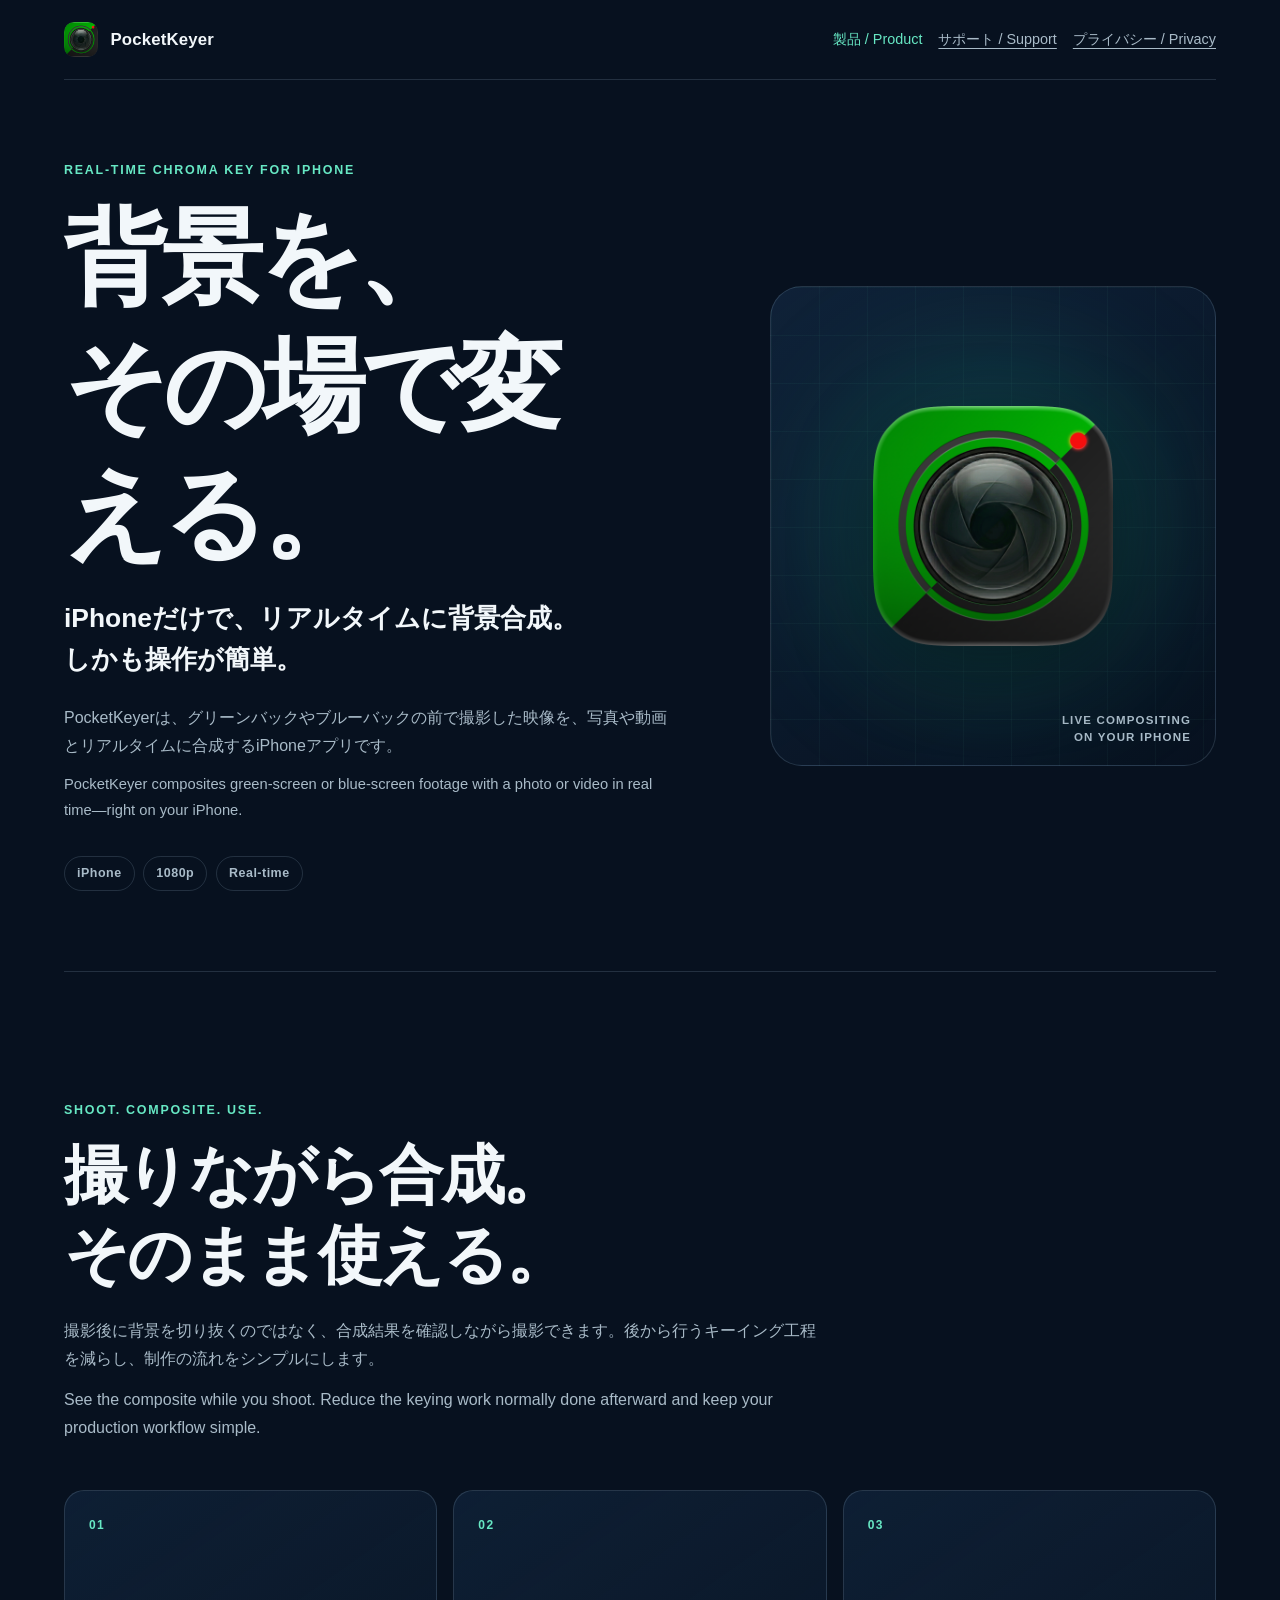
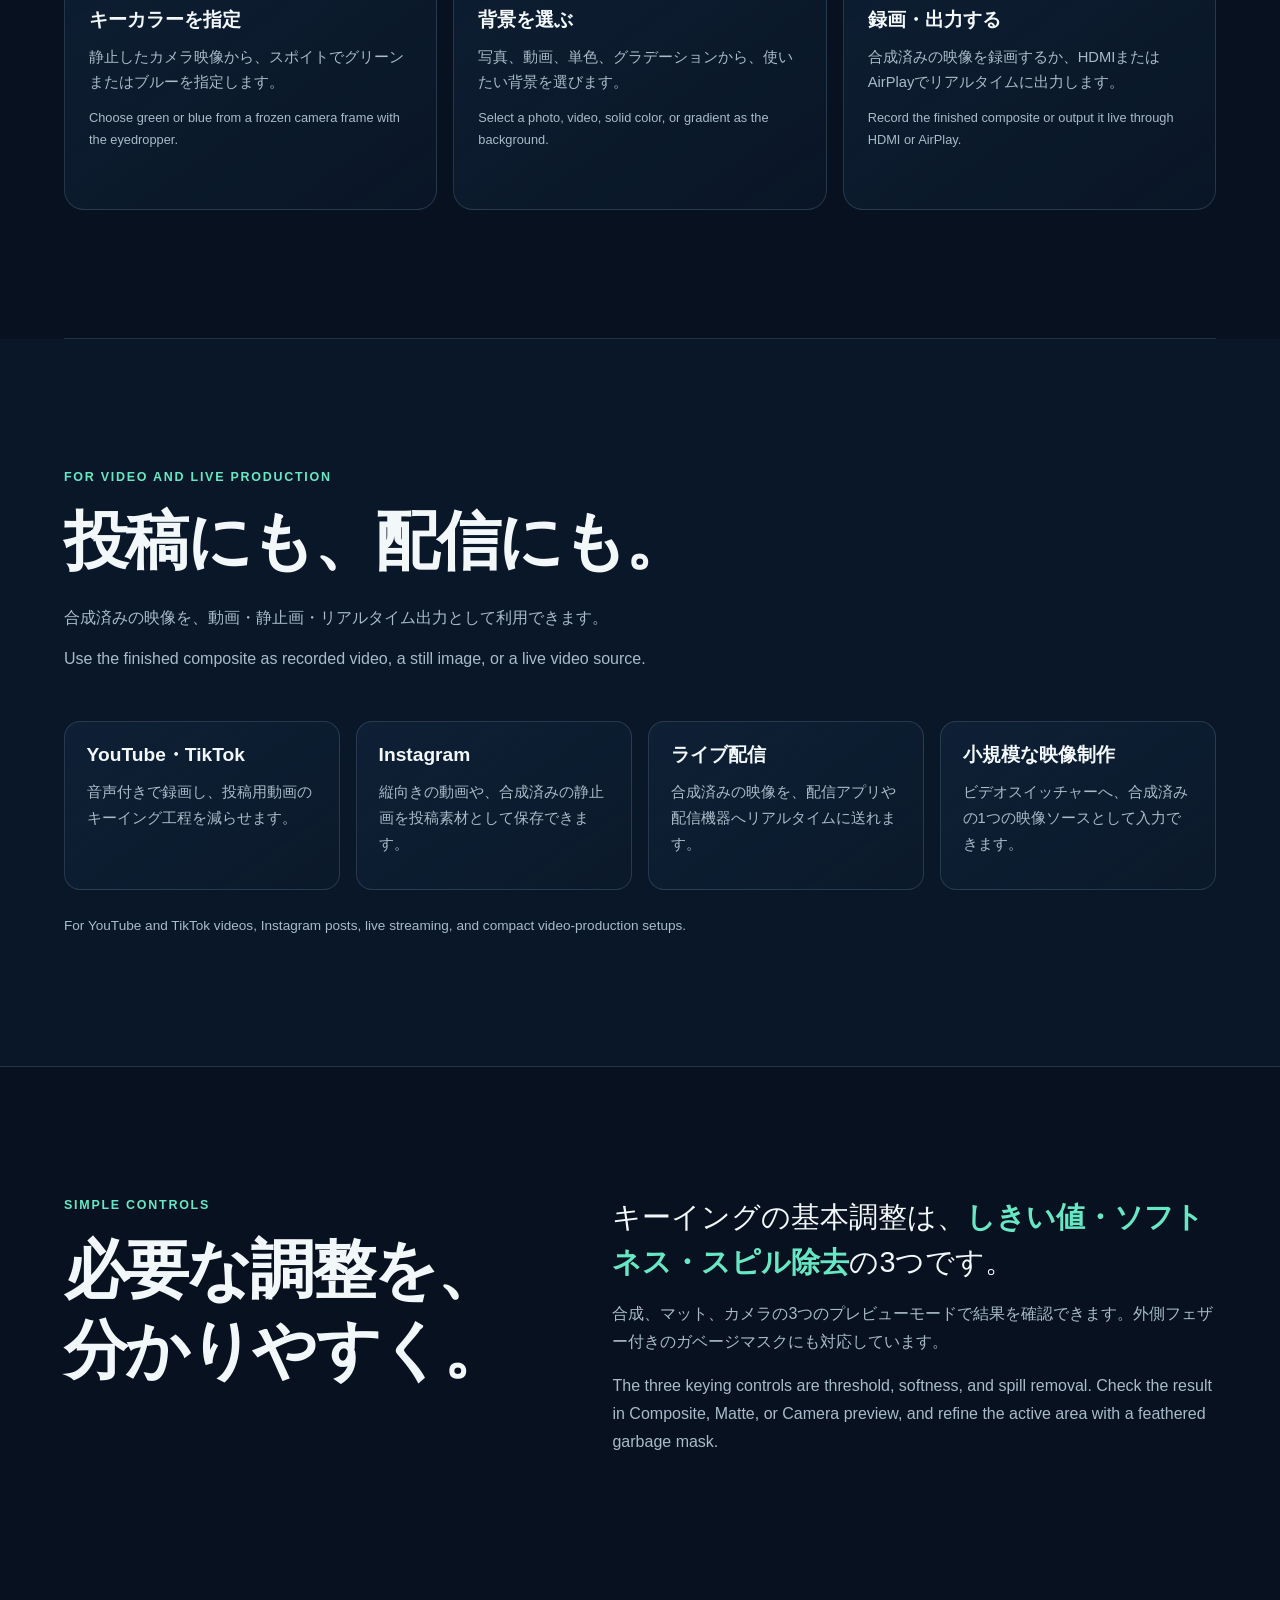
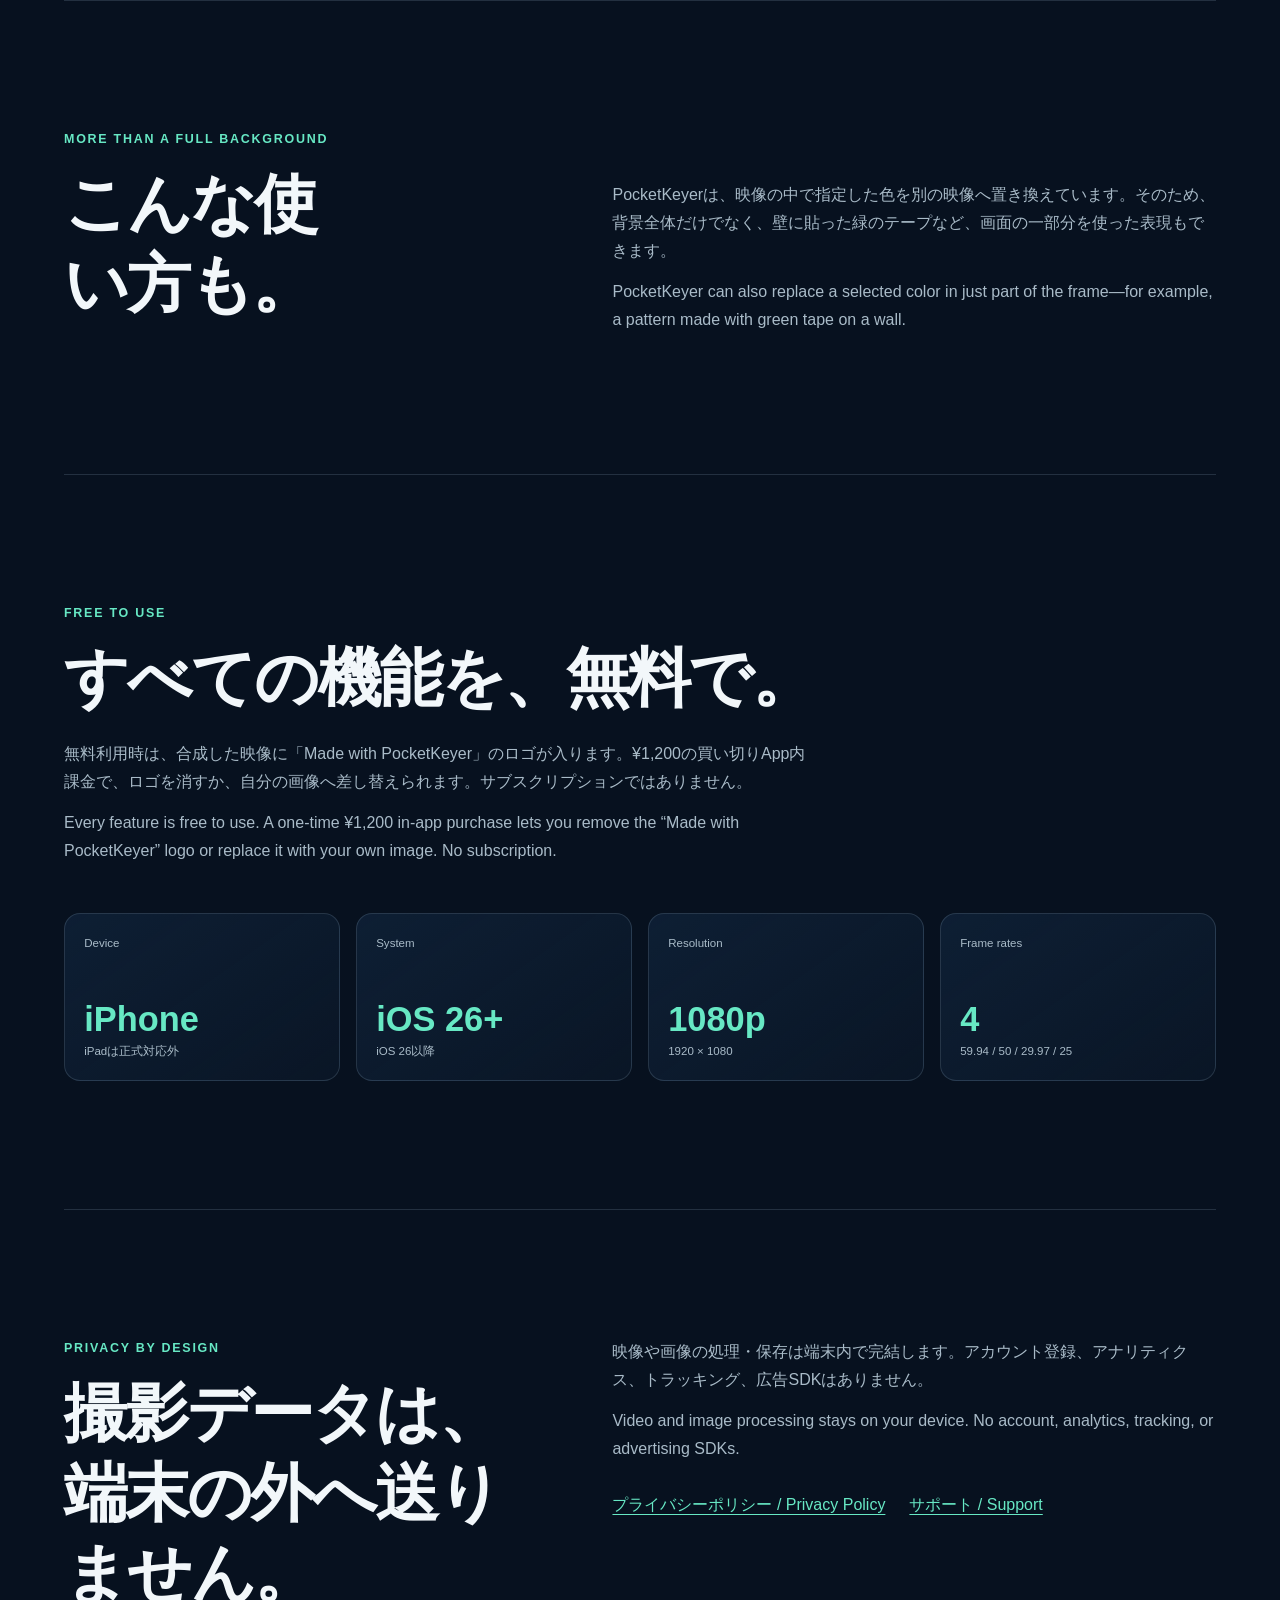
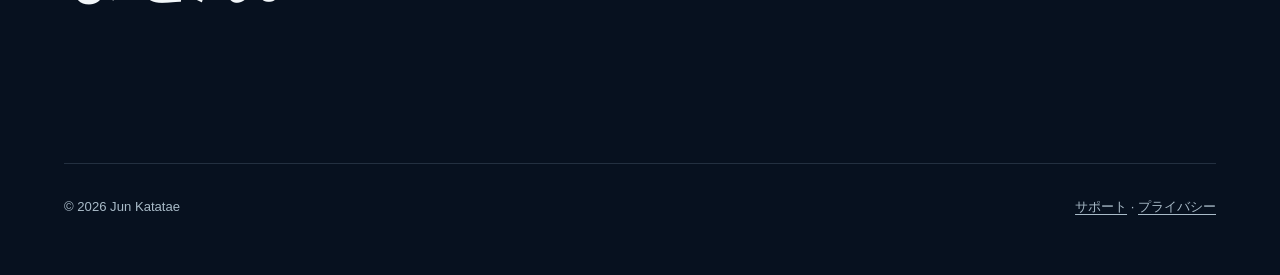
==== pocketkeyer/index.html @ f3c38519 "メインページを追加。各ページのリンクを修正" ====
<!doctype html>
<html lang="ja">
  <head>
    <meta charset="utf-8">
    <meta name="viewport" content="width=device-width, initial-scale=1">
    <meta name="description" content="PocketKeyerは、iPhoneだけでリアルタイムにクロマキー合成ができるiOSアプリです。Real-time chroma key compositing, right on your iPhone.">
    <title>PocketKeyer — iPhoneでリアルタイムに背景合成</title>
    <link rel="stylesheet" href="../assets/site.css">
  </head>
  <body>
    <a class="skip-link" href="#main">本文へ移動 / Skip to content</a>
    <header class="site-header">
      <a class="brand" href="./" aria-current="page">
        <img class="brand-icon" src="../assets/images/pocketkeyer-icon.png" alt="">
        <span>PocketKeyer</span>
      </a>
      <nav class="page-nav" aria-label="ページ">
        <a href="./" aria-current="page">製品 / Product</a>
        <a href="support/">サポート / Support</a>
        <a href="privacy/">プライバシー / Privacy</a>
      </nav>
    </header>

    <main id="main">
      <section class="product-hero" aria-labelledby="page-title">
        <div class="product-hero-copy">
          <p class="eyebrow">Real-time chroma key for iPhone</p>
          <h1 id="page-title">背景を、<br>その場で変える。</h1>
          <p class="product-tagline">iPhoneだけで、リアルタイムに背景合成。<br>しかも操作が簡単。</p>
          <p class="product-intro">PocketKeyerは、グリーンバックやブルーバックの前で撮影した映像を、写真や動画とリアルタイムに合成するiPhoneアプリです。</p>
          <p class="product-intro" lang="en">PocketKeyer composites green-screen or blue-screen footage with a photo or video in real time—right on your iPhone.</p>
          <div class="hero-facts" aria-label="主な特徴 / Key facts">
            <span>iPhone</span>
            <span>1080p</span>
            <span>Real-time</span>
          </div>
        </div>
        <div class="product-hero-visual" aria-label="PocketKeyerアプリアイコン">
          <div class="icon-halo" aria-hidden="true"></div>
          <img src="../assets/images/pocketkeyer-icon.png" alt="PocketKeyerのアプリアイコン" width="1024" height="1024">
          <p>Live compositing<br>on your iPhone</p>
        </div>
      </section>

      <section class="product-section" aria-labelledby="realtime-title">
        <div class="section-heading">
          <p class="eyebrow">Shoot. Composite. Use.</p>
          <h2 id="realtime-title">撮りながら合成。<br>そのまま使える。</h2>
          <p>撮影後に背景を切り抜くのではなく、合成結果を確認しながら撮影できます。後から行うキーイング工程を減らし、制作の流れをシンプルにします。</p>
          <p lang="en">See the composite while you shoot. Reduce the keying work normally done afterward and keep your production workflow simple.</p>
        </div>
        <div class="step-grid">
          <article class="feature-card">
            <span class="card-number" aria-hidden="true">01</span>
            <h3>キーカラーを指定</h3>
            <p>静止したカメラ映像から、スポイトでグリーンまたはブルーを指定します。</p>
            <p lang="en">Choose green or blue from a frozen camera frame with the eyedropper.</p>
          </article>
          <article class="feature-card">
            <span class="card-number" aria-hidden="true">02</span>
            <h3>背景を選ぶ</h3>
            <p>写真、動画、単色、グラデーションから、使いたい背景を選びます。</p>
            <p lang="en">Select a photo, video, solid color, or gradient as the background.</p>
          </article>
          <article class="feature-card">
            <span class="card-number" aria-hidden="true">03</span>
            <h3>録画・出力する</h3>
            <p>合成済みの映像を録画するか、HDMIまたはAirPlayでリアルタイムに出力します。</p>
            <p lang="en">Record the finished composite or output it live through HDMI or AirPlay.</p>
          </article>
        </div>
      </section>

      <section class="product-section use-section" aria-labelledby="uses-title">
        <div class="section-heading">
          <p class="eyebrow">For video and live production</p>
          <h2 id="uses-title">投稿にも、配信にも。</h2>
          <p>合成済みの映像を、動画・静止画・リアルタイム出力として利用できます。</p>
          <p lang="en">Use the finished composite as recorded video, a still image, or a live video source.</p>
        </div>
        <div class="use-grid">
          <article class="use-card">
            <h3>YouTube・TikTok</h3>
            <p>音声付きで録画し、投稿用動画のキーイング工程を減らせます。</p>
          </article>
          <article class="use-card">
            <h3>Instagram</h3>
            <p>縦向きの動画や、合成済みの静止画を投稿素材として保存できます。</p>
          </article>
          <article class="use-card">
            <h3>ライブ配信</h3>
            <p>合成済みの映像を、配信アプリや配信機器へリアルタイムに送れます。</p>
          </article>
          <article class="use-card">
            <h3>小規模な映像制作</h3>
            <p>ビデオスイッチャーへ、合成済みの1つの映像ソースとして入力できます。</p>
          </article>
        </div>
        <p class="use-note" lang="en">For YouTube and TikTok videos, Instagram posts, live streaming, and compact video-production setups.</p>
      </section>

      <section class="product-section controls-section" aria-labelledby="controls-title">
        <div class="section-heading">
          <p class="eyebrow">Simple controls</p>
          <h2 id="controls-title">必要な調整を、<br>分かりやすく。</h2>
        </div>
        <div class="control-copy">
          <p class="large-copy">キーイングの基本調整は、<strong>しきい値・ソフトネス・スピル除去</strong>の3つです。</p>
          <p>合成、マット、カメラの3つのプレビューモードで結果を確認できます。外側フェザー付きのガベージマスクにも対応しています。</p>
          <p lang="en">The three keying controls are threshold, softness, and spill removal. Check the result in Composite, Matte, or Camera preview, and refine the active area with a feathered garbage mask.</p>
        </div>
      </section>

      <section class="product-section discovery-section" aria-labelledby="discovery-title">
        <div>
          <p class="eyebrow">More than a full background</p>
          <h2 id="discovery-title">こんな使い方も。</h2>
        </div>
        <div>
          <p>PocketKeyerは、映像の中で指定した色を別の映像へ置き換えています。そのため、背景全体だけでなく、壁に貼った緑のテープなど、画面の一部分を使った表現もできます。</p>
          <p lang="en">PocketKeyer can also replace a selected color in just part of the frame—for example, a pattern made with green tape on a wall.</p>
        </div>
      </section>

      <section class="product-section facts-section" aria-labelledby="facts-title">
        <div class="section-heading">
          <p class="eyebrow">Free to use</p>
          <h2 id="facts-title">すべての機能を、無料で。</h2>
          <p>無料利用時は、合成した映像に「Made with PocketKeyer」のロゴが入ります。¥1,200の買い切りApp内課金で、ロゴを消すか、自分の画像へ差し替えられます。サブスクリプションではありません。</p>
          <p lang="en">Every feature is free to use. A one-time ¥1,200 in-app purchase lets you remove the “Made with PocketKeyer” logo or replace it with your own image. No subscription.</p>
        </div>
        <div class="facts-grid">
          <div class="fact-card">
            <span>Device</span>
            <strong>iPhone</strong>
            <small>iPadは正式対応外</small>
          </div>
          <div class="fact-card">
            <span>System</span>
            <strong>iOS 26+</strong>
            <small>iOS 26以降</small>
          </div>
          <div class="fact-card">
            <span>Resolution</span>
            <strong>1080p</strong>
            <small>1920 × 1080</small>
          </div>
          <div class="fact-card">
            <span>Frame rates</span>
            <strong>4</strong>
            <small>59.94 / 50 / 29.97 / 25</small>
          </div>
        </div>
      </section>

      <section class="privacy-band" aria-labelledby="privacy-title">
        <div>
          <p class="eyebrow">Privacy by design</p>
          <h2 id="privacy-title">撮影データは、<br>端末の外へ送りません。</h2>
        </div>
        <div>
          <p>映像や画像の処理・保存は端末内で完結します。アカウント登録、アナリティクス、トラッキング、広告SDKはありません。</p>
          <p lang="en">Video and image processing stays on your device. No account, analytics, tracking, or advertising SDKs.</p>
          <div class="text-links">
            <a href="privacy/">プライバシーポリシー / Privacy Policy</a>
            <a href="support/">サポート / Support</a>
          </div>
        </div>
      </section>
    </main>

    <footer class="site-footer">
      <p>© 2026 Jun Katatae</p>
      <p><a href="support/">サポート</a> · <a href="privacy/">プライバシー</a></p>
    </footer>
  </body>
</html>
---- assets/site.css ----
:root {
  color-scheme: dark;
  --background: #07111f;
  --surface: #0d1b2d;
  --surface-soft: #10233a;
  --border: rgba(180, 213, 232, 0.16);
  --text: #f2f7fa;
  --muted: #a9bbc8;
  --accent: #67e8c4;
  --accent-strong: #18c89a;
  --focus: #9af3d9;
  --max-width: 72rem;
}

* {
  box-sizing: border-box;
}

html {
  scroll-behavior: smooth;
}

body {
  min-width: 20rem;
  margin: 0;
  background:
    radial-gradient(circle at 85% -10%, rgba(31, 207, 160, 0.14), transparent 32rem),
    var(--background);
  color: var(--text);
  font-family: -apple-system, BlinkMacSystemFont, "Helvetica Neue", "Hiragino Sans",
    "Yu Gothic UI", "Yu Gothic", Meiryo, sans-serif;
  font-size: 1rem;
  line-height: 1.75;
}

a {
  color: inherit;
}

a:focus-visible {
  outline: 0.2rem solid var(--focus);
  outline-offset: 0.2rem;
}

.skip-link {
  position: fixed;
  z-index: 10;
  top: 0.75rem;
  left: 0.75rem;
  padding: 0.55rem 0.85rem;
  border-radius: 0.45rem;
  background: var(--text);
  color: var(--background);
  transform: translateY(-200%);
}

.skip-link:focus {
  transform: translateY(0);
}

.site-header,
.page-shell,
.site-footer {
  width: min(calc(100% - 2.5rem), var(--max-width));
  margin-inline: auto;
}

.site-header {
  display: flex;
  align-items: center;
  justify-content: space-between;
  min-height: 5rem;
  border-bottom: 1px solid var(--border);
}

.brand {
  display: inline-flex;
  gap: 0.75rem;
  align-items: center;
  text-decoration: none;
  font-size: 1.05rem;
  font-weight: 700;
  letter-spacing: 0.01em;
}

.brand-mark {
  display: grid;
  width: 2.15rem;
  height: 2.15rem;
  place-items: center;
  border: 1px solid rgba(103, 232, 196, 0.45);
  border-radius: 0.65rem;
  background: linear-gradient(145deg, rgba(103, 232, 196, 0.16), rgba(24, 200, 154, 0.04));
  color: var(--accent);
  font-size: 0.72rem;
  letter-spacing: -0.05em;
}

.brand-icon {
  width: 2.15rem;
  height: 2.15rem;
  border-radius: 0.62rem;
}

.page-nav {
  display: flex;
  gap: 1rem;
  align-items: center;
  color: var(--muted);
  font-size: 0.9rem;
}

.page-nav a {
  text-underline-offset: 0.25rem;
}

.page-nav a[aria-current="page"] {
  color: var(--accent);
  text-decoration: none;
}

.hero {
  padding: 5.5rem 0 4rem;
  border-bottom: 1px solid var(--border);
}

.eyebrow {
  margin: 0 0 0.75rem;
  color: var(--accent);
  font-size: 0.78rem;
  font-weight: 700;
  letter-spacing: 0.14em;
  text-transform: uppercase;
}

h1,
h2,
h3 {
  margin-top: 0;
  line-height: 1.25;
  text-wrap: balance;
}

h1 {
  max-width: 16ch;
  margin-bottom: 1.25rem;
  font-size: clamp(2.5rem, 7vw, 5.25rem);
  letter-spacing: -0.045em;
}

.lead {
  max-width: 42rem;
  margin: 0;
  color: var(--muted);
  font-size: clamp(1.05rem, 2.3vw, 1.35rem);
}

.language-links {
  display: flex;
  gap: 0.65rem;
  margin-top: 2rem;
}

.language-links a {
  padding: 0.4rem 0.85rem;
  border: 1px solid var(--border);
  border-radius: 999px;
  color: var(--muted);
  font-size: 0.88rem;
  text-decoration: none;
}

.language-links a:hover {
  border-color: rgba(103, 232, 196, 0.55);
  color: var(--accent);
}

.language-section {
  display: grid;
  grid-template-columns: minmax(9rem, 0.36fr) minmax(0, 1fr);
  gap: clamp(2rem, 6vw, 6rem);
  padding: 4.5rem 0;
  scroll-margin-top: 1rem;
}

.language-section + .language-section {
  border-top: 1px solid var(--border);
}

.language-label {
  position: sticky;
  top: 1.5rem;
  align-self: start;
}

.language-label h2 {
  margin-bottom: 0.35rem;
  font-size: clamp(1.55rem, 3vw, 2.15rem);
}

.language-label p {
  margin: 0;
  color: var(--muted);
  font-size: 0.84rem;
}

.content-section + .content-section {
  margin-top: 3.5rem;
}

.content-section h3 {
  margin-bottom: 1.1rem;
  font-size: clamp(1.25rem, 2.5vw, 1.55rem);
}

.content-section p {
  margin: 0 0 1rem;
}

.content-section ul {
  margin: 0;
  padding-left: 1.25rem;
}

.content-section li + li {
  margin-top: 0.55rem;
}

.info-card {
  padding: 1.4rem 1.5rem;
  border: 1px solid var(--border);
  border-radius: 1rem;
  background: linear-gradient(145deg, rgba(16, 35, 58, 0.9), rgba(13, 27, 45, 0.7));
}

.info-card p:last-child {
  margin-bottom: 0;
}

.faq-list {
  display: grid;
  gap: 0;
  margin: 0;
}

.faq-item {
  padding: 1.35rem 0;
  border-top: 1px solid var(--border);
}

.faq-item:last-child {
  border-bottom: 1px solid var(--border);
}

.faq-item dt {
  margin-bottom: 0.45rem;
  font-weight: 700;
}

.faq-item dd {
  margin: 0;
  color: var(--muted);
}

.permission-table {
  width: 100%;
  border-collapse: collapse;
  font-size: 0.96rem;
}

.permission-table th,
.permission-table td {
  padding: 1rem 0.75rem;
  border-bottom: 1px solid var(--border);
  text-align: left;
  vertical-align: top;
}

.permission-table th {
  width: 9rem;
  color: var(--accent);
  font-size: 0.82rem;
  letter-spacing: 0.06em;
}

.policy-contact {
  padding: 3.5rem 0 4.5rem;
  border-top: 1px solid var(--border);
}

.policy-contact h2 {
  margin-bottom: 1.25rem;
  font-size: clamp(1.45rem, 3vw, 2rem);
}

.policy-contact p:not(.eyebrow) {
  max-width: 48rem;
  margin: 0 0 0.75rem;
}

.policy-contact a {
  color: var(--accent);
  text-underline-offset: 0.25rem;
}

.product-hero,
.product-section,
.privacy-band {
  width: min(calc(100% - 2.5rem), var(--max-width));
  margin-inline: auto;
}

.product-hero {
  display: grid;
  grid-template-columns: minmax(0, 1.15fr) minmax(18rem, 0.85fr);
  gap: clamp(3rem, 8vw, 8rem);
  align-items: center;
  min-height: calc(100vh - 5rem);
  padding: 5rem 0;
  border-bottom: 1px solid var(--border);
}

.product-hero h1 {
  max-width: 10ch;
  font-size: clamp(3.2rem, 8vw, 6.7rem);
}

.product-tagline {
  margin: 0 0 1.5rem;
  color: var(--text);
  font-size: clamp(1.2rem, 2.5vw, 1.65rem);
  font-weight: 650;
  line-height: 1.55;
}

.product-intro {
  max-width: 39rem;
  margin: 0 0 0.8rem;
  color: var(--muted);
}

.product-intro[lang="en"] {
  font-size: 0.92rem;
}

.hero-facts {
  display: flex;
  flex-wrap: wrap;
  gap: 0.55rem;
  margin-top: 2rem;
}

.hero-facts span {
  padding: 0.35rem 0.75rem;
  border: 1px solid var(--border);
  border-radius: 999px;
  color: var(--muted);
  font-size: 0.78rem;
  font-weight: 650;
  letter-spacing: 0.04em;
}

.product-hero-visual {
  position: relative;
  display: grid;
  min-height: 30rem;
  place-items: center;
  overflow: hidden;
  border: 1px solid var(--border);
  border-radius: 2rem;
  background:
    linear-gradient(rgba(103, 232, 196, 0.04) 1px, transparent 1px),
    linear-gradient(90deg, rgba(103, 232, 196, 0.04) 1px, transparent 1px),
    linear-gradient(145deg, rgba(16, 35, 58, 0.95), rgba(7, 17, 31, 0.8));
  background-size: 3rem 3rem, 3rem 3rem, auto;
}

.product-hero-visual img {
  position: relative;
  z-index: 1;
  width: min(58%, 15rem);
  height: auto;
  filter: drop-shadow(0 1.5rem 2.5rem rgba(0, 0, 0, 0.38));
}

.product-hero-visual p {
  position: absolute;
  right: 1.5rem;
  bottom: 1.2rem;
  margin: 0;
  color: var(--muted);
  font-size: 0.72rem;
  font-weight: 650;
  letter-spacing: 0.1em;
  line-height: 1.45;
  text-align: right;
  text-transform: uppercase;
}

.icon-halo {
  position: absolute;
  width: 22rem;
  height: 22rem;
  border-radius: 50%;
  background: rgba(24, 200, 154, 0.18);
  filter: blur(3.5rem);
}

.product-section {
  padding: clamp(5rem, 10vw, 8rem) 0;
  border-bottom: 1px solid var(--border);
}

.section-heading {
  max-width: 47rem;
  margin-bottom: 3rem;
}

.section-heading h2,
.privacy-band h2,
.discovery-section h2 {
  margin-bottom: 1.4rem;
  font-size: clamp(2.2rem, 5vw, 4.5rem);
  letter-spacing: -0.04em;
}

.section-heading > p:not(.eyebrow),
.discovery-section > div:last-child,
.privacy-band > div:last-child {
  color: var(--muted);
}

.section-heading > p,
.discovery-section p,
.privacy-band p {
  margin-top: 0;
  margin-bottom: 0.8rem;
}

.step-grid,
.use-grid,
.facts-grid {
  display: grid;
  gap: 1rem;
}

.step-grid {
  grid-template-columns: repeat(3, 1fr);
}

.feature-card,
.use-card,
.fact-card {
  border: 1px solid var(--border);
  background: linear-gradient(145deg, rgba(16, 35, 58, 0.78), rgba(13, 27, 45, 0.5));
}

.feature-card {
  min-height: 20rem;
  padding: 1.5rem;
  border-radius: 1.25rem;
}

.card-number {
  display: block;
  margin-bottom: 4.5rem;
  color: var(--accent);
  font-size: 0.75rem;
  font-weight: 700;
  letter-spacing: 0.12em;
}

.feature-card h3,
.use-card h3 {
  margin-bottom: 0.8rem;
  font-size: 1.2rem;
}

.feature-card p,
.use-card p {
  margin: 0 0 0.65rem;
  color: var(--muted);
  font-size: 0.92rem;
}

.feature-card p[lang="en"] {
  font-size: 0.8rem;
}

.use-section {
  width: 100%;
  max-width: none;
  padding-inline: max(1.25rem, calc((100% - var(--max-width)) / 2));
  background: rgba(16, 35, 58, 0.35);
}

.use-grid {
  grid-template-columns: repeat(4, 1fr);
}

.use-card {
  padding: 1.35rem;
  border-radius: 1rem;
}

.use-note {
  margin: 1.5rem 0 0;
  color: var(--muted);
  font-size: 0.85rem;
}

.controls-section,
.discovery-section,
.privacy-band {
  display: grid;
  grid-template-columns: minmax(0, 0.85fr) minmax(0, 1.15fr);
  gap: clamp(3rem, 8vw, 8rem);
}

.controls-section .section-heading {
  margin-bottom: 0;
}

.control-copy {
  align-self: end;
  color: var(--muted);
}

.control-copy p {
  margin: 0 0 1rem;
}

.control-copy .large-copy {
  color: var(--text);
  font-size: clamp(1.25rem, 2.6vw, 1.8rem);
  line-height: 1.55;
}

.control-copy strong {
  color: var(--accent);
  font-weight: 650;
}

.discovery-section {
  align-items: end;
}

.facts-grid {
  grid-template-columns: repeat(4, 1fr);
}

.fact-card {
  display: flex;
  flex-direction: column;
  min-height: 10.5rem;
  padding: 1.2rem;
  border-radius: 1rem;
}

.fact-card span,
.fact-card small {
  color: var(--muted);
  font-size: 0.72rem;
}

.fact-card strong {
  margin: auto 0 0.15rem;
  color: var(--accent);
  font-size: clamp(1.6rem, 3vw, 2.15rem);
  line-height: 1.1;
}

.privacy-band {
  padding: clamp(5rem, 10vw, 8rem) 0;
}

.text-links {
  display: flex;
  flex-wrap: wrap;
  gap: 1rem 1.5rem;
  margin-top: 1.75rem;
}

.text-links a {
  color: var(--accent);
  text-underline-offset: 0.25rem;
}

.site-footer {
  display: flex;
  justify-content: space-between;
  gap: 1.5rem;
  padding: 2rem 0 3.5rem;
  border-top: 1px solid var(--border);
  color: var(--muted);
  font-size: 0.82rem;
}

.site-footer p {
  margin: 0;
}

.site-footer a {
  text-underline-offset: 0.2rem;
}

@media (max-width: 44rem) {
  .site-header {
    align-items: flex-start;
    padding: 1rem 0;
  }

  .page-nav {
    flex-wrap: wrap;
    justify-content: flex-end;
    gap: 0.2rem 0.75rem;
    align-items: flex-end;
    max-width: 13rem;
    font-size: 0.78rem;
  }

  .hero {
    padding: 4rem 0 3rem;
  }

  .language-section {
    grid-template-columns: 1fr;
    gap: 2rem;
    padding: 3.5rem 0;
  }

  .language-label {
    position: static;
    padding-bottom: 1rem;
    border-bottom: 1px solid var(--border);
  }

  .permission-table,
  .permission-table tbody,
  .permission-table tr,
  .permission-table th,
  .permission-table td {
    display: block;
  }

  .permission-table tr {
    padding: 0.85rem 0;
    border-bottom: 1px solid var(--border);
  }

  .permission-table th,
  .permission-table td {
    width: auto;
    padding: 0;
    border: 0;
  }

  .permission-table td {
    margin-top: 0.25rem;
  }

  .site-footer {
    flex-direction: column;
  }

  .product-hero {
    grid-template-columns: 1fr;
    min-height: auto;
    padding: 4rem 0 3rem;
  }

  .product-hero-visual {
    min-height: 23rem;
  }

  .step-grid,
  .use-grid,
  .facts-grid,
  .controls-section,
  .discovery-section,
  .privacy-band {
    grid-template-columns: 1fr;
  }

  .feature-card {
    min-height: auto;
  }

  .card-number {
    margin-bottom: 3rem;
  }

  .facts-grid {
    grid-template-columns: repeat(2, 1fr);
  }

  .controls-section,
  .discovery-section,
  .privacy-band {
    gap: 2rem;
  }
}

@media (prefers-reduced-motion: reduce) {
  html {
    scroll-behavior: auto;
  }
}
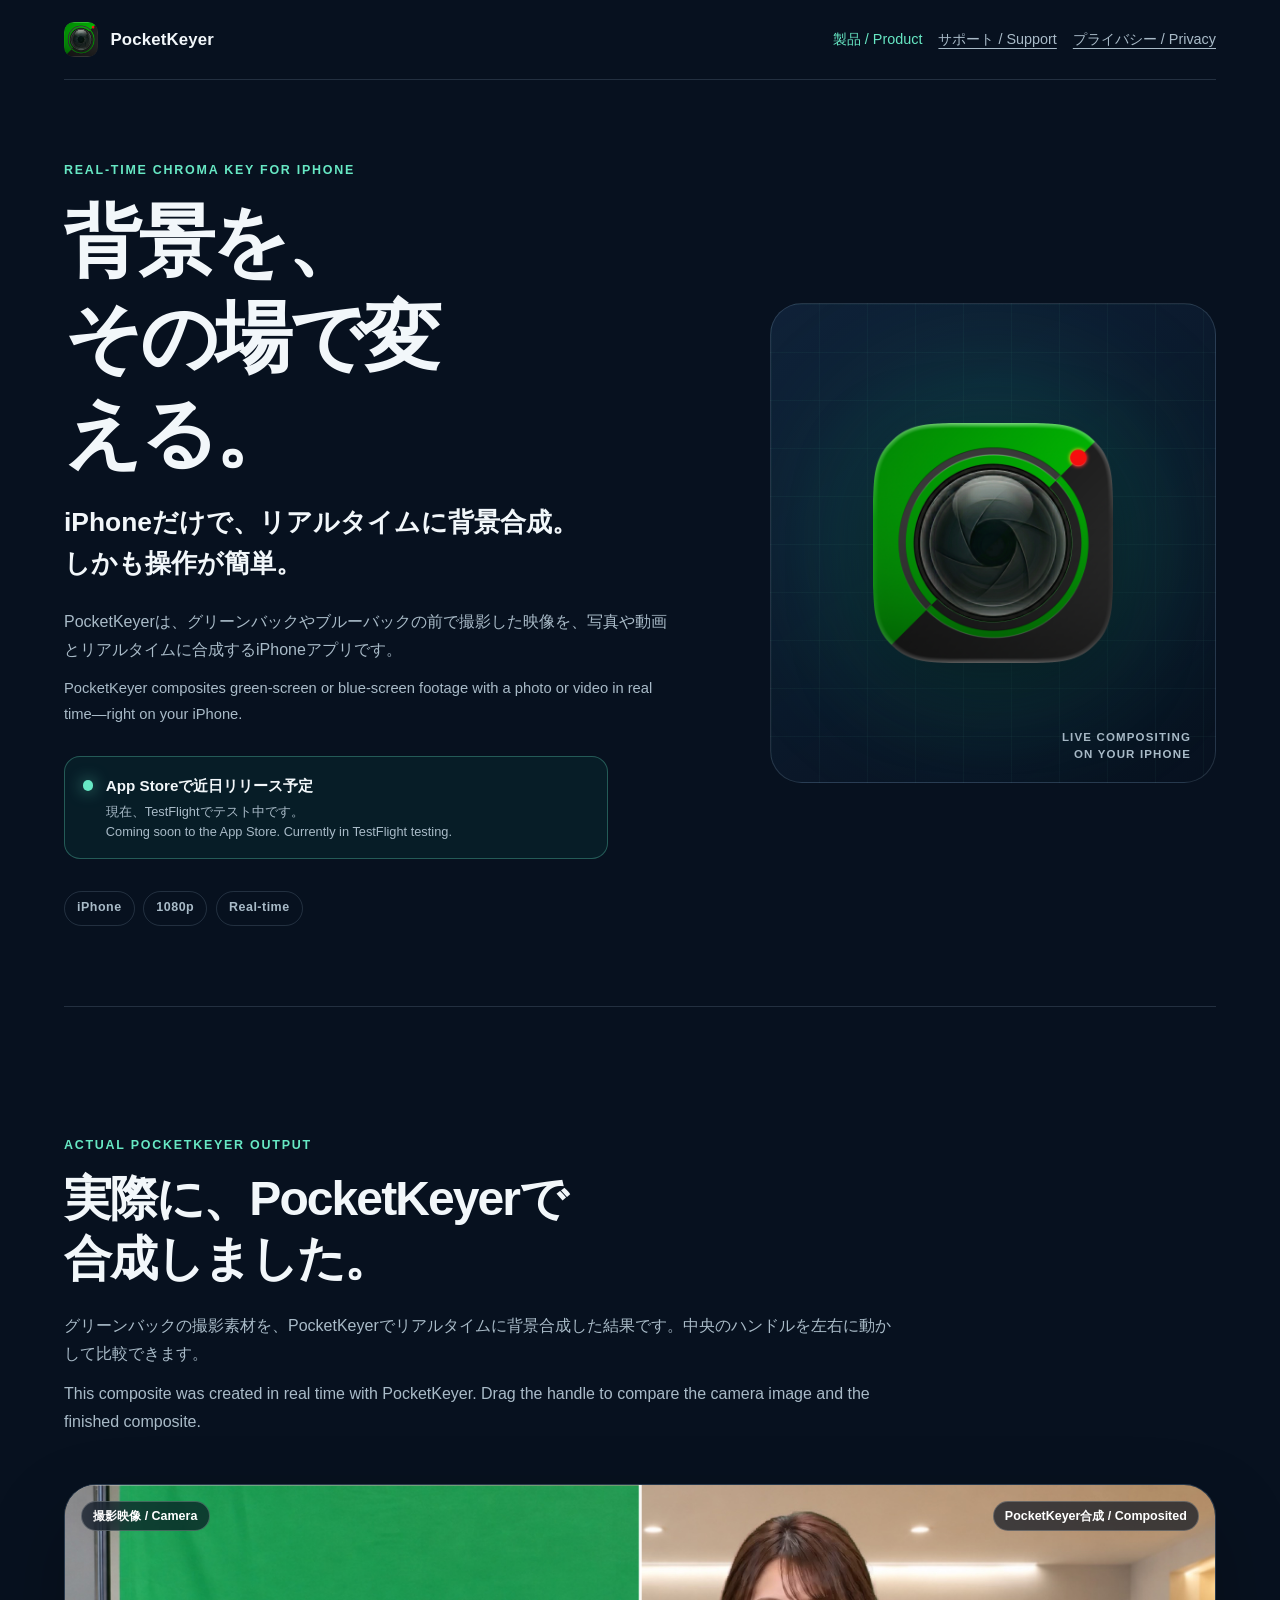
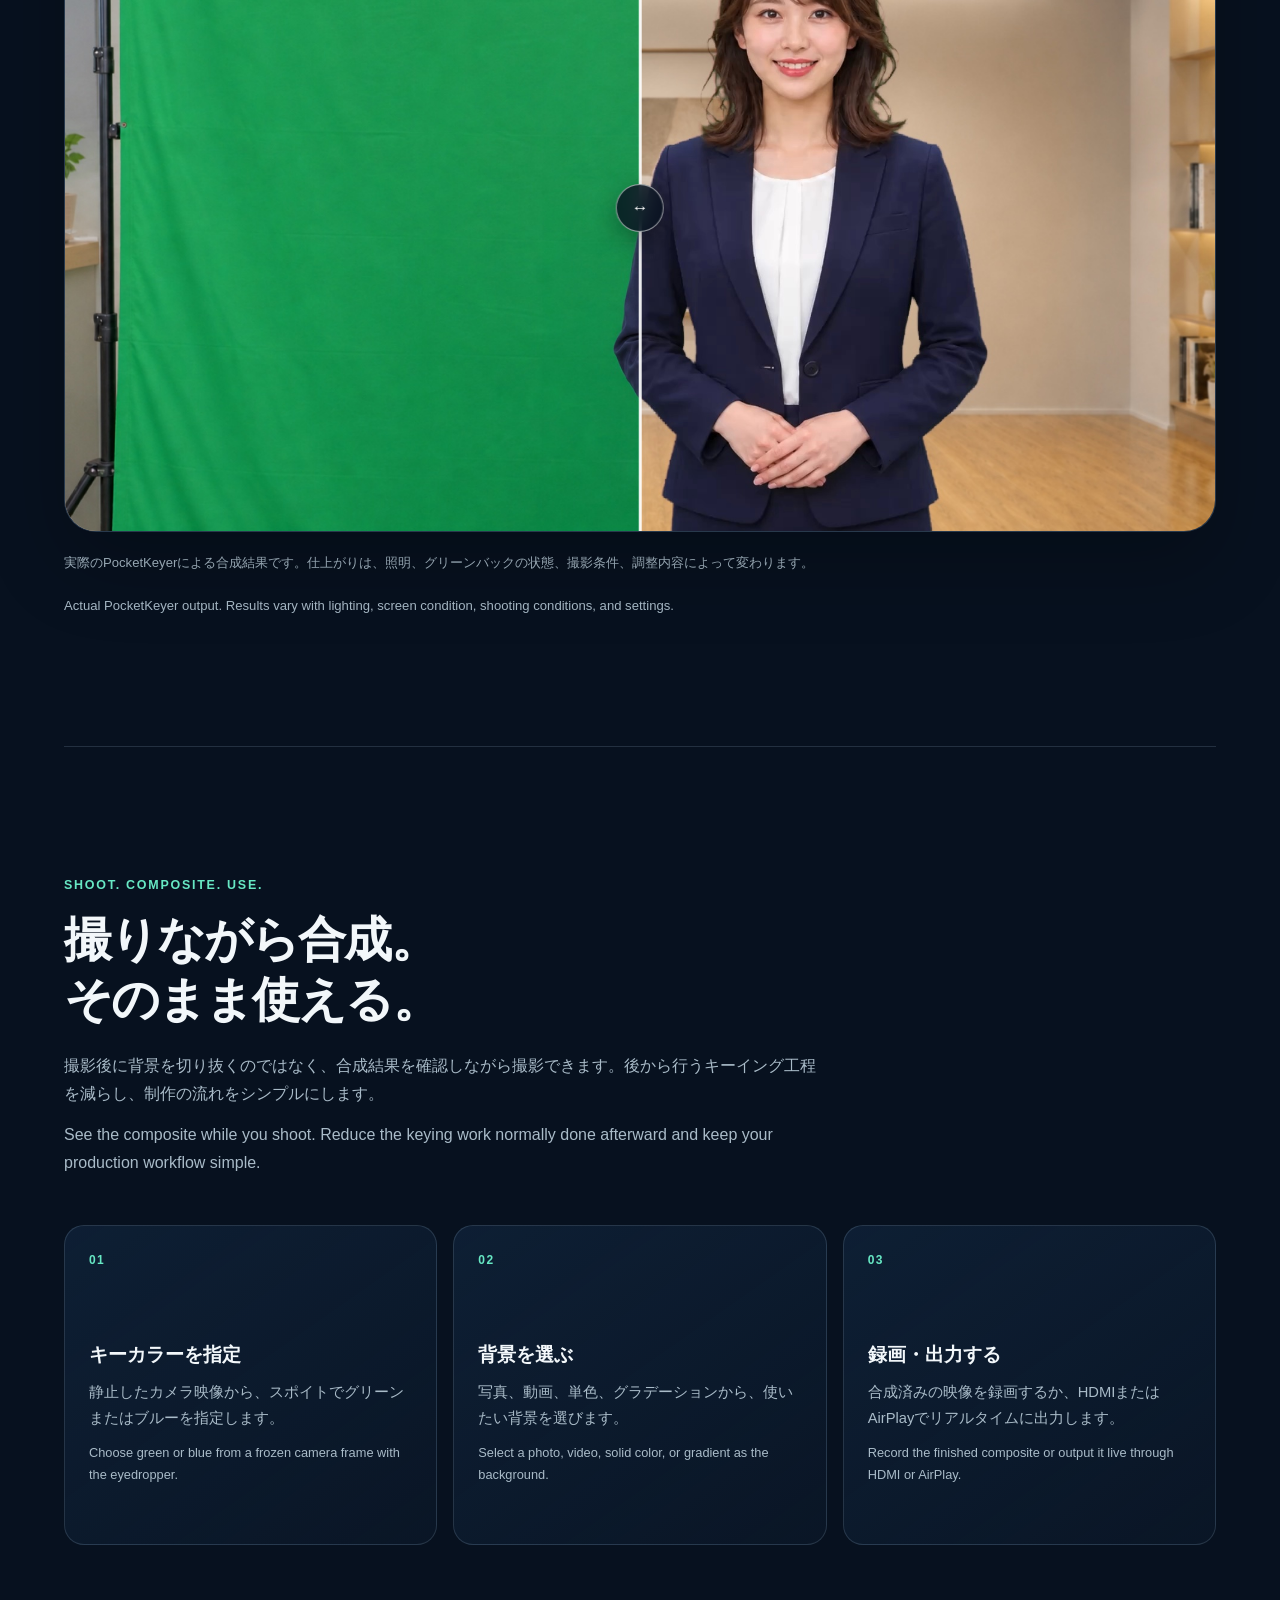
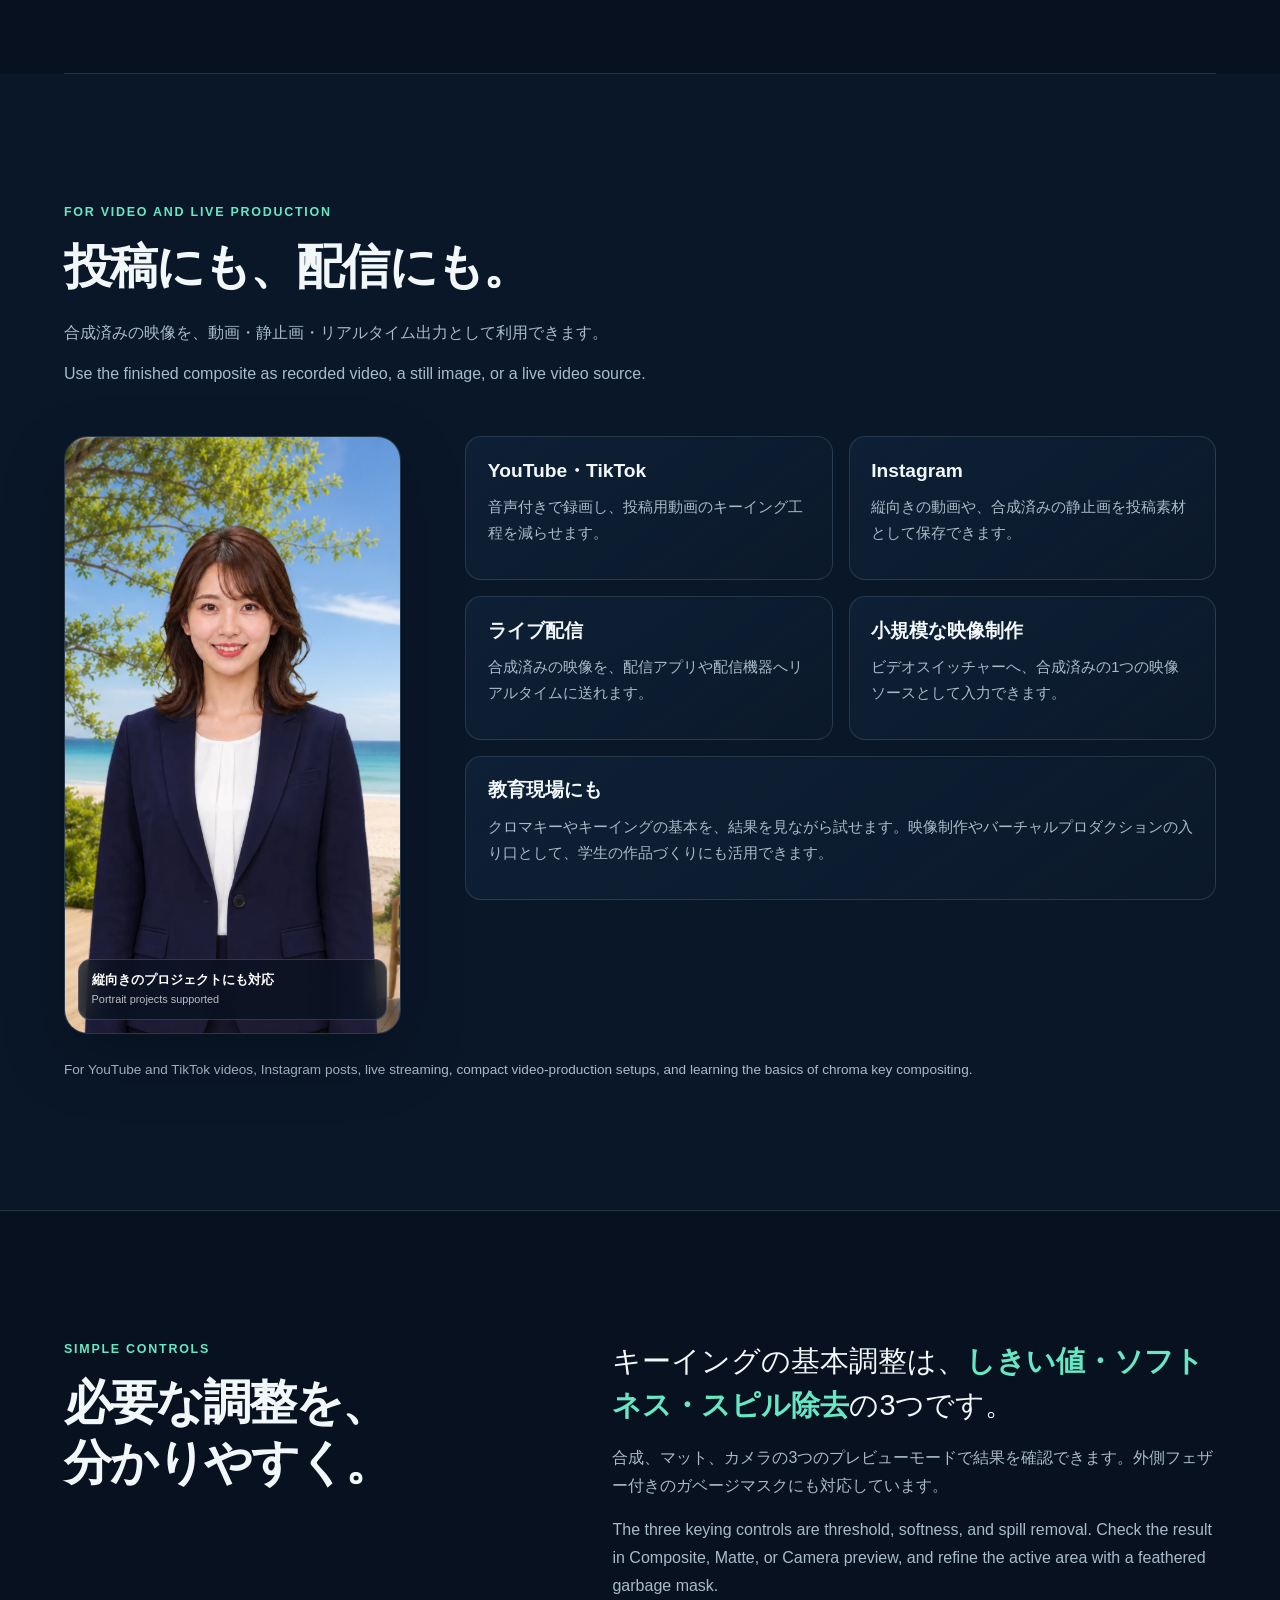
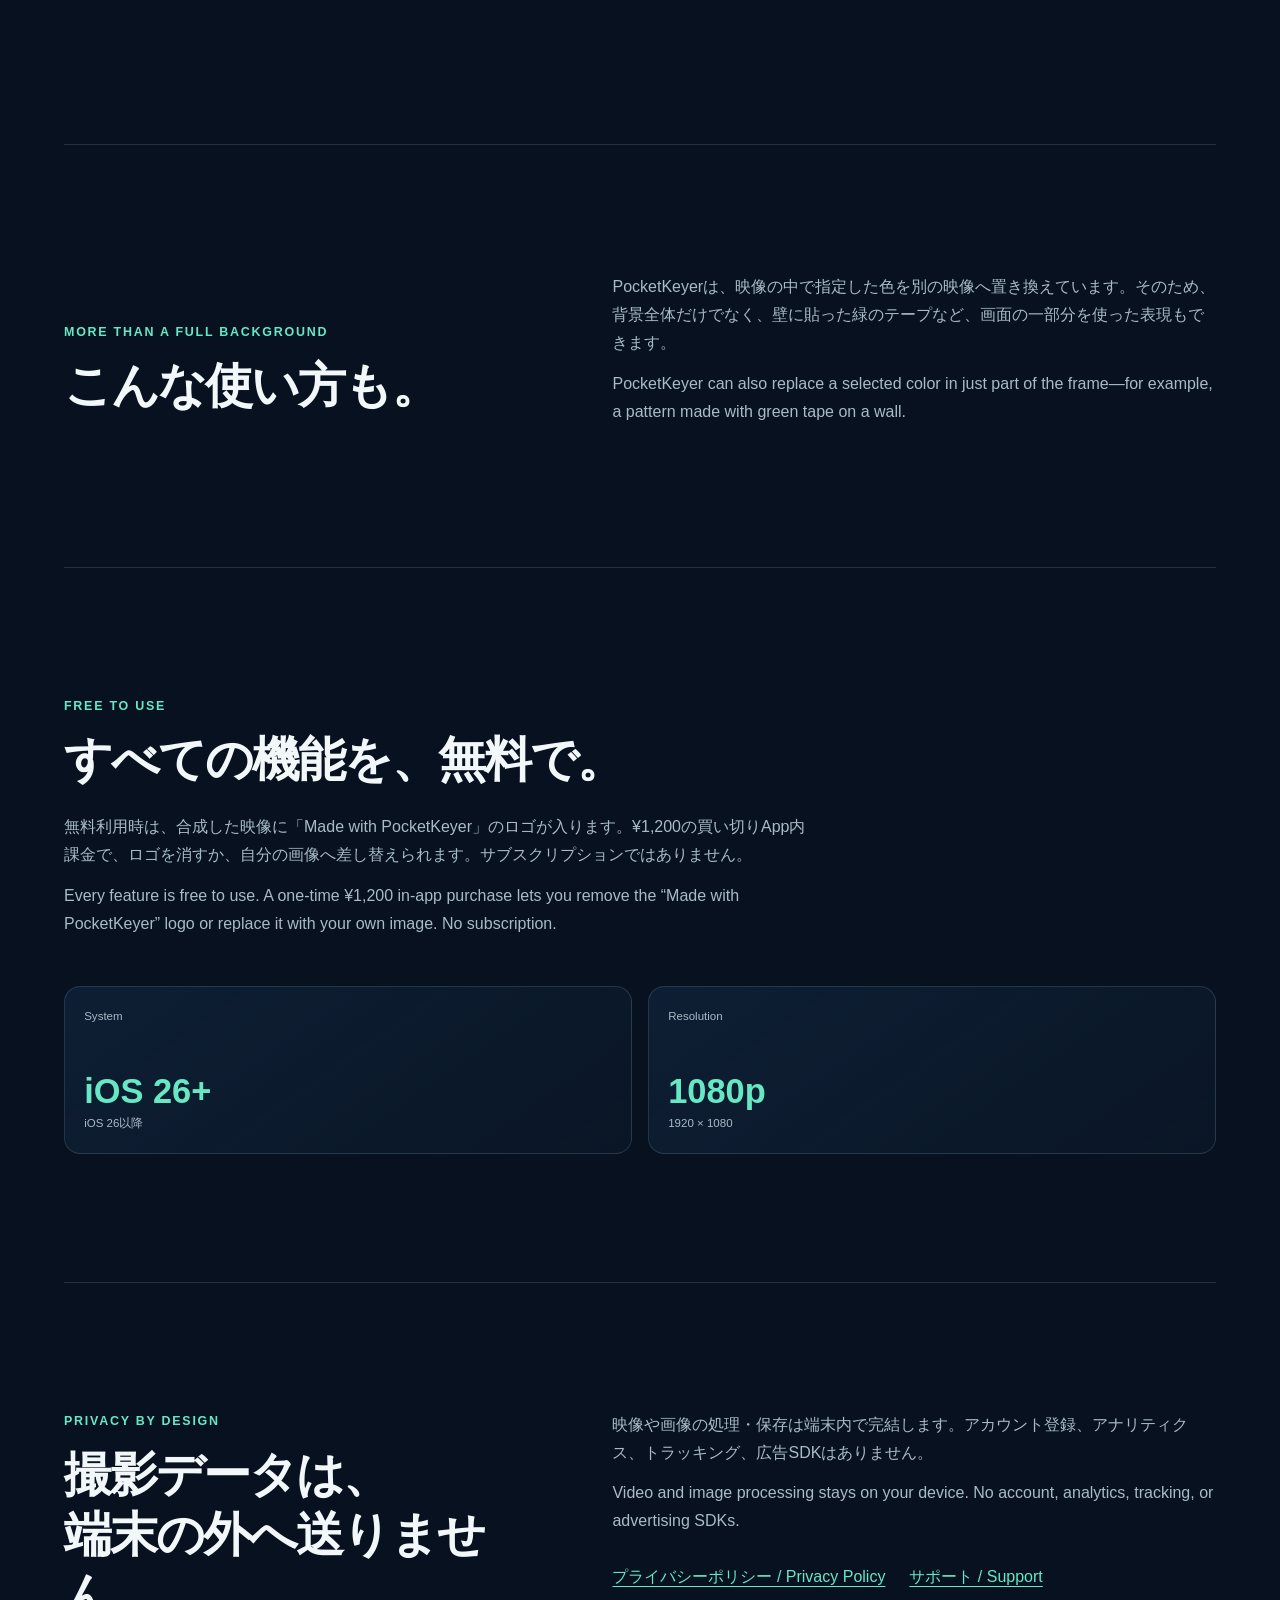
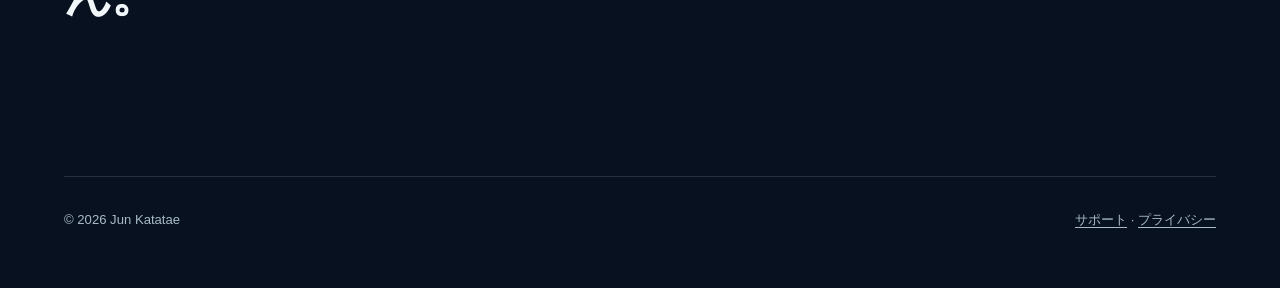
==== commit c01e4aa7: "製品ページにヒーロー画像の追加といくつかの調整" ====
--- a/pocketkeyer/index.html
+++ b/pocketkeyer/index.html
@@ -6,6 +6,7 @@
     <meta name="description" content="PocketKeyerは、iPhoneだけでリアルタイムにクロマキー合成ができるiOSアプリです。Real-time chroma key compositing, right on your iPhone.">
     <title>PocketKeyer — iPhoneでリアルタイムに背景合成</title>
     <link rel="stylesheet" href="../assets/site.css">
+    <script src="../assets/comparison.js" defer></script>
   </head>
   <body>
     <a class="skip-link" href="#main">本文へ移動 / Skip to content</a>
@@ -29,6 +30,14 @@
           <p class="product-tagline">iPhoneだけで、リアルタイムに背景合成。<br>しかも操作が簡単。</p>
           <p class="product-intro">PocketKeyerは、グリーンバックやブルーバックの前で撮影した映像を、写真や動画とリアルタイムに合成するiPhoneアプリです。</p>
           <p class="product-intro" lang="en">PocketKeyer composites green-screen or blue-screen footage with a photo or video in real time—right on your iPhone.</p>
+          <div class="release-status" aria-label="リリース状況 / Release status">
+            <span class="release-dot" aria-hidden="true"></span>
+            <div>
+              <strong>App Storeで近日リリース予定</strong>
+              <span>現在、TestFlightでテスト中です。</span>
+              <span lang="en">Coming soon to the App Store. Currently in TestFlight testing.</span>
+            </div>
+          </div>
           <div class="hero-facts" aria-label="主な特徴 / Key facts">
             <span>iPhone</span>
             <span>1080p</span>
@@ -40,6 +49,29 @@
           <img src="../assets/images/pocketkeyer-icon.png" alt="PocketKeyerのアプリアイコン" width="1024" height="1024">
           <p>Live compositing<br>on your iPhone</p>
         </div>
+      </section>
+
+      <section class="product-section comparison-section" aria-labelledby="comparison-title">
+        <div class="section-heading">
+          <p class="eyebrow">Actual PocketKeyer output</p>
+          <h2 id="comparison-title">実際に、PocketKeyerで<br>合成しました。</h2>
+          <p>グリーンバックの撮影素材を、PocketKeyerでリアルタイムに背景合成した結果です。中央のハンドルを左右に動かして比較できます。</p>
+          <p lang="en">This composite was created in real time with PocketKeyer. Drag the handle to compare the camera image and the finished composite.</p>
+        </div>
+        <div class="image-comparison" data-image-comparison style="--position: 50%;">
+          <img class="comparison-image comparison-image-after" src="../assets/images/pocketkeyer/comparison-composited.jpg" alt="" width="1920" height="1080">
+          <div class="comparison-before">
+            <img class="comparison-image" src="../assets/images/pocketkeyer/comparison-camera.jpg" alt="" width="1920" height="1080">
+          </div>
+          <span class="comparison-label comparison-label-before">撮影映像 / Camera</span>
+          <span class="comparison-label comparison-label-after">PocketKeyer合成 / Composited</span>
+          <div class="comparison-divider" aria-hidden="true">
+            <span>↔</span>
+          </div>
+          <input class="comparison-range" type="range" min="0" max="100" value="50" aria-label="グリーンバック前の撮影映像とPocketKeyerによる室内背景への合成結果を比較する位置">
+        </div>
+        <p class="comparison-note">実際のPocketKeyerによる合成結果です。仕上がりは、照明、グリーンバックの状態、撮影条件、調整内容によって変わります。</p>
+        <p class="comparison-note" lang="en">Actual PocketKeyer output. Results vary with lighting, screen condition, shooting conditions, and settings.</p>
       </section>
 
       <section class="product-section" aria-labelledby="realtime-title">
@@ -78,25 +110,35 @@
           <p>合成済みの映像を、動画・静止画・リアルタイム出力として利用できます。</p>
           <p lang="en">Use the finished composite as recorded video, a still image, or a live video source.</p>
         </div>
-        <div class="use-grid">
-          <article class="use-card">
-            <h3>YouTube・TikTok</h3>
-            <p>音声付きで録画し、投稿用動画のキーイング工程を減らせます。</p>
-          </article>
-          <article class="use-card">
-            <h3>Instagram</h3>
-            <p>縦向きの動画や、合成済みの静止画を投稿素材として保存できます。</p>
-          </article>
-          <article class="use-card">
-            <h3>ライブ配信</h3>
-            <p>合成済みの映像を、配信アプリや配信機器へリアルタイムに送れます。</p>
-          </article>
-          <article class="use-card">
-            <h3>小規模な映像制作</h3>
-            <p>ビデオスイッチャーへ、合成済みの1つの映像ソースとして入力できます。</p>
-          </article>
-        </div>
-        <p class="use-note" lang="en">For YouTube and TikTok videos, Instagram posts, live streaming, and compact video-production setups.</p>
+        <div class="use-layout">
+          <figure class="portrait-example">
+            <img src="../assets/images/pocketkeyer/portrait-composited.jpg" alt="PocketKeyerで海辺の背景と合成した縦向きの映像" width="1080" height="1920" loading="lazy">
+            <figcaption>縦向きのプロジェクトにも対応<br><span>Portrait projects supported</span></figcaption>
+          </figure>
+          <div class="use-grid">
+            <article class="use-card">
+              <h3>YouTube・TikTok</h3>
+              <p>音声付きで録画し、投稿用動画のキーイング工程を減らせます。</p>
+            </article>
+            <article class="use-card">
+              <h3>Instagram</h3>
+              <p>縦向きの動画や、合成済みの静止画を投稿素材として保存できます。</p>
+            </article>
+            <article class="use-card">
+              <h3>ライブ配信</h3>
+              <p>合成済みの映像を、配信アプリや配信機器へリアルタイムに送れます。</p>
+            </article>
+            <article class="use-card">
+              <h3>小規模な映像制作</h3>
+              <p>ビデオスイッチャーへ、合成済みの1つの映像ソースとして入力できます。</p>
+            </article>
+            <article class="use-card education-card">
+              <h3>教育現場にも</h3>
+              <p>クロマキーやキーイングの基本を、結果を見ながら試せます。映像制作やバーチャルプロダクションの入り口として、学生の作品づくりにも活用できます。</p>
+            </article>
+          </div>
+        </div>
+        <p class="use-note" lang="en">For YouTube and TikTok videos, Instagram posts, live streaming, compact video-production setups, and learning the basics of chroma key compositing.</p>
       </section>
 
       <section class="product-section controls-section" aria-labelledby="controls-title">
@@ -131,11 +173,6 @@
         </div>
         <div class="facts-grid">
           <div class="fact-card">
-            <span>Device</span>
-            <strong>iPhone</strong>
-            <small>iPadは正式対応外</small>
-          </div>
-          <div class="fact-card">
             <span>System</span>
             <strong>iOS 26+</strong>
             <small>iOS 26以降</small>
@@ -144,11 +181,6 @@
             <span>Resolution</span>
             <strong>1080p</strong>
             <small>1920 × 1080</small>
-          </div>
-          <div class="fact-card">
-            <span>Frame rates</span>
-            <strong>4</strong>
-            <small>59.94 / 50 / 29.97 / 25</small>
           </div>
         </div>
       </section>
--- a/assets/site.css
+++ b/assets/site.css
@@ -144,7 +144,7 @@
 h1 {
   max-width: 16ch;
   margin-bottom: 1.25rem;
-  font-size: clamp(2.5rem, 7vw, 5.25rem);
+  font-size: clamp(2.25rem, 5vw, 4.35rem);
   letter-spacing: -0.045em;
 }
 
@@ -322,7 +322,7 @@
 
 .product-hero h1 {
   max-width: 10ch;
-  font-size: clamp(3.2rem, 8vw, 6.7rem);
+  font-size: clamp(2.75rem, 6vw, 5.35rem);
 }
 
 .product-tagline {
@@ -341,6 +341,44 @@
 
 .product-intro[lang="en"] {
   font-size: 0.92rem;
+}
+
+.release-status {
+  display: flex;
+  gap: 0.8rem;
+  align-items: flex-start;
+  max-width: 34rem;
+  margin-top: 1.75rem;
+  padding: 1rem 1.1rem;
+  border: 1px solid rgba(103, 232, 196, 0.3);
+  border-radius: 1rem;
+  background: rgba(24, 200, 154, 0.07);
+}
+
+.release-dot {
+  flex: 0 0 auto;
+  width: 0.65rem;
+  height: 0.65rem;
+  margin-top: 0.45rem;
+  border-radius: 50%;
+  background: var(--accent);
+  box-shadow: 0 0 1rem rgba(103, 232, 196, 0.65);
+}
+
+.release-status strong,
+.release-status span {
+  display: block;
+}
+
+.release-status strong {
+  margin-bottom: 0.15rem;
+  font-size: 0.95rem;
+}
+
+.release-status span {
+  color: var(--muted);
+  font-size: 0.8rem;
+  line-height: 1.55;
 }
 
 .hero-facts {
@@ -411,6 +449,129 @@
   border-bottom: 1px solid var(--border);
 }
 
+.comparison-section .section-heading {
+  max-width: 52rem;
+}
+
+.image-comparison {
+  position: relative;
+  overflow: hidden;
+  aspect-ratio: 16 / 9;
+  border: 1px solid var(--border);
+  border-radius: clamp(1rem, 2.5vw, 2rem);
+  background: var(--surface);
+  box-shadow: 0 2rem 5rem rgba(0, 0, 0, 0.24);
+  isolation: isolate;
+  touch-action: pan-y;
+}
+
+.image-comparison:not(.comparison-ready) .comparison-before,
+.image-comparison:not(.comparison-ready) .comparison-divider,
+.image-comparison:not(.comparison-ready) .comparison-label-before,
+.image-comparison:not(.comparison-ready) .comparison-range {
+  display: none;
+}
+
+.comparison-image {
+  display: block;
+  width: 100%;
+  height: 100%;
+  object-fit: cover;
+}
+
+.comparison-image-after {
+  position: absolute;
+  inset: 0;
+}
+
+.comparison-before {
+  position: absolute;
+  z-index: 1;
+  inset: 0;
+  overflow: hidden;
+  clip-path: inset(0 calc(100% - var(--position)) 0 0);
+}
+
+.comparison-label {
+  position: absolute;
+  z-index: 3;
+  top: 1rem;
+  padding: 0.35rem 0.7rem;
+  border: 1px solid rgba(255, 255, 255, 0.22);
+  border-radius: 999px;
+  background: rgba(7, 17, 31, 0.68);
+  color: #fff;
+  font-size: clamp(0.65rem, 1.5vw, 0.78rem);
+  font-weight: 650;
+  line-height: 1.35;
+  backdrop-filter: blur(0.6rem);
+}
+
+.comparison-label-before {
+  left: 1rem;
+}
+
+.comparison-label-after {
+  right: 1rem;
+}
+
+.comparison-divider {
+  position: absolute;
+  z-index: 4;
+  top: 0;
+  bottom: 0;
+  left: var(--position);
+  width: 0.16rem;
+  background: rgba(255, 255, 255, 0.9);
+  transform: translateX(-50%);
+  pointer-events: none;
+}
+
+.comparison-divider span {
+  position: absolute;
+  top: 50%;
+  left: 50%;
+  display: grid;
+  width: 3rem;
+  height: 3rem;
+  place-items: center;
+  border: 1px solid rgba(255, 255, 255, 0.55);
+  border-radius: 50%;
+  background: rgba(7, 17, 31, 0.82);
+  color: #fff;
+  font-size: 1.05rem;
+  transform: translate(-50%, -50%);
+  box-shadow: 0 0.5rem 1.5rem rgba(0, 0, 0, 0.32);
+  backdrop-filter: blur(0.6rem);
+}
+
+.comparison-range {
+  position: absolute;
+  z-index: 5;
+  inset: 0;
+  width: 100%;
+  height: 100%;
+  margin: 0;
+  opacity: 0;
+  cursor: ew-resize;
+}
+
+.comparison-range:focus-visible {
+  outline: 0;
+}
+
+.image-comparison:focus-within {
+  outline: 0.2rem solid var(--focus);
+  outline-offset: 0.25rem;
+}
+
+.comparison-note {
+  max-width: 58rem;
+  margin: 1.25rem 0 0;
+  color: var(--muted);
+  font-size: 0.82rem;
+}
+
 .section-heading {
   max-width: 47rem;
   margin-bottom: 3rem;
@@ -420,7 +581,7 @@
 .privacy-band h2,
 .discovery-section h2 {
   margin-bottom: 1.4rem;
-  font-size: clamp(2.2rem, 5vw, 4.5rem);
+  font-size: clamp(1.9rem, 3.75vw, 3.55rem);
   letter-spacing: -0.04em;
 }
 
@@ -495,7 +656,56 @@
 }
 
 .use-grid {
-  grid-template-columns: repeat(4, 1fr);
+  grid-template-columns: repeat(2, 1fr);
+}
+
+.use-layout {
+  display: grid;
+  grid-template-columns: minmax(15rem, 0.62fr) minmax(0, 1.38fr);
+  gap: clamp(1.5rem, 5vw, 4rem);
+  align-items: start;
+}
+
+.portrait-example {
+  position: relative;
+  margin: 0;
+  overflow: hidden;
+  border: 1px solid var(--border);
+  border-radius: 1.5rem;
+  background: var(--surface);
+  box-shadow: 0 1.5rem 4rem rgba(0, 0, 0, 0.22);
+}
+
+.portrait-example img {
+  display: block;
+  width: 100%;
+  height: auto;
+}
+
+.portrait-example figcaption {
+  position: absolute;
+  right: 0.8rem;
+  bottom: 0.8rem;
+  left: 0.8rem;
+  padding: 0.7rem 0.8rem;
+  border: 1px solid rgba(255, 255, 255, 0.16);
+  border-radius: 0.8rem;
+  background: rgba(7, 17, 31, 0.72);
+  color: #fff;
+  font-size: 0.8rem;
+  font-weight: 650;
+  line-height: 1.45;
+  backdrop-filter: blur(0.65rem);
+}
+
+.portrait-example figcaption span {
+  color: rgba(255, 255, 255, 0.72);
+  font-size: 0.68rem;
+  font-weight: 500;
+}
+
+.education-card {
+  grid-column: 1 / -1;
 }
 
 .use-card {
@@ -546,7 +756,7 @@
 }
 
 .facts-grid {
-  grid-template-columns: repeat(4, 1fr);
+  grid-template-columns: repeat(2, 1fr);
 }
 
 .fact-card {
@@ -674,24 +884,33 @@
   }
 
   .step-grid,
-  .use-grid,
   .facts-grid,
+  .use-layout,
   .controls-section,
   .discovery-section,
   .privacy-band {
     grid-template-columns: 1fr;
   }
 
+  .use-grid {
+    grid-template-columns: 1fr;
+  }
+
+  .education-card {
+    grid-column: auto;
+  }
+
+  .portrait-example {
+    width: min(100%, 25rem);
+    margin-inline: auto;
+  }
+
   .feature-card {
     min-height: auto;
   }
 
   .card-number {
     margin-bottom: 3rem;
-  }
-
-  .facts-grid {
-    grid-template-columns: repeat(2, 1fr);
   }
 
   .controls-section,
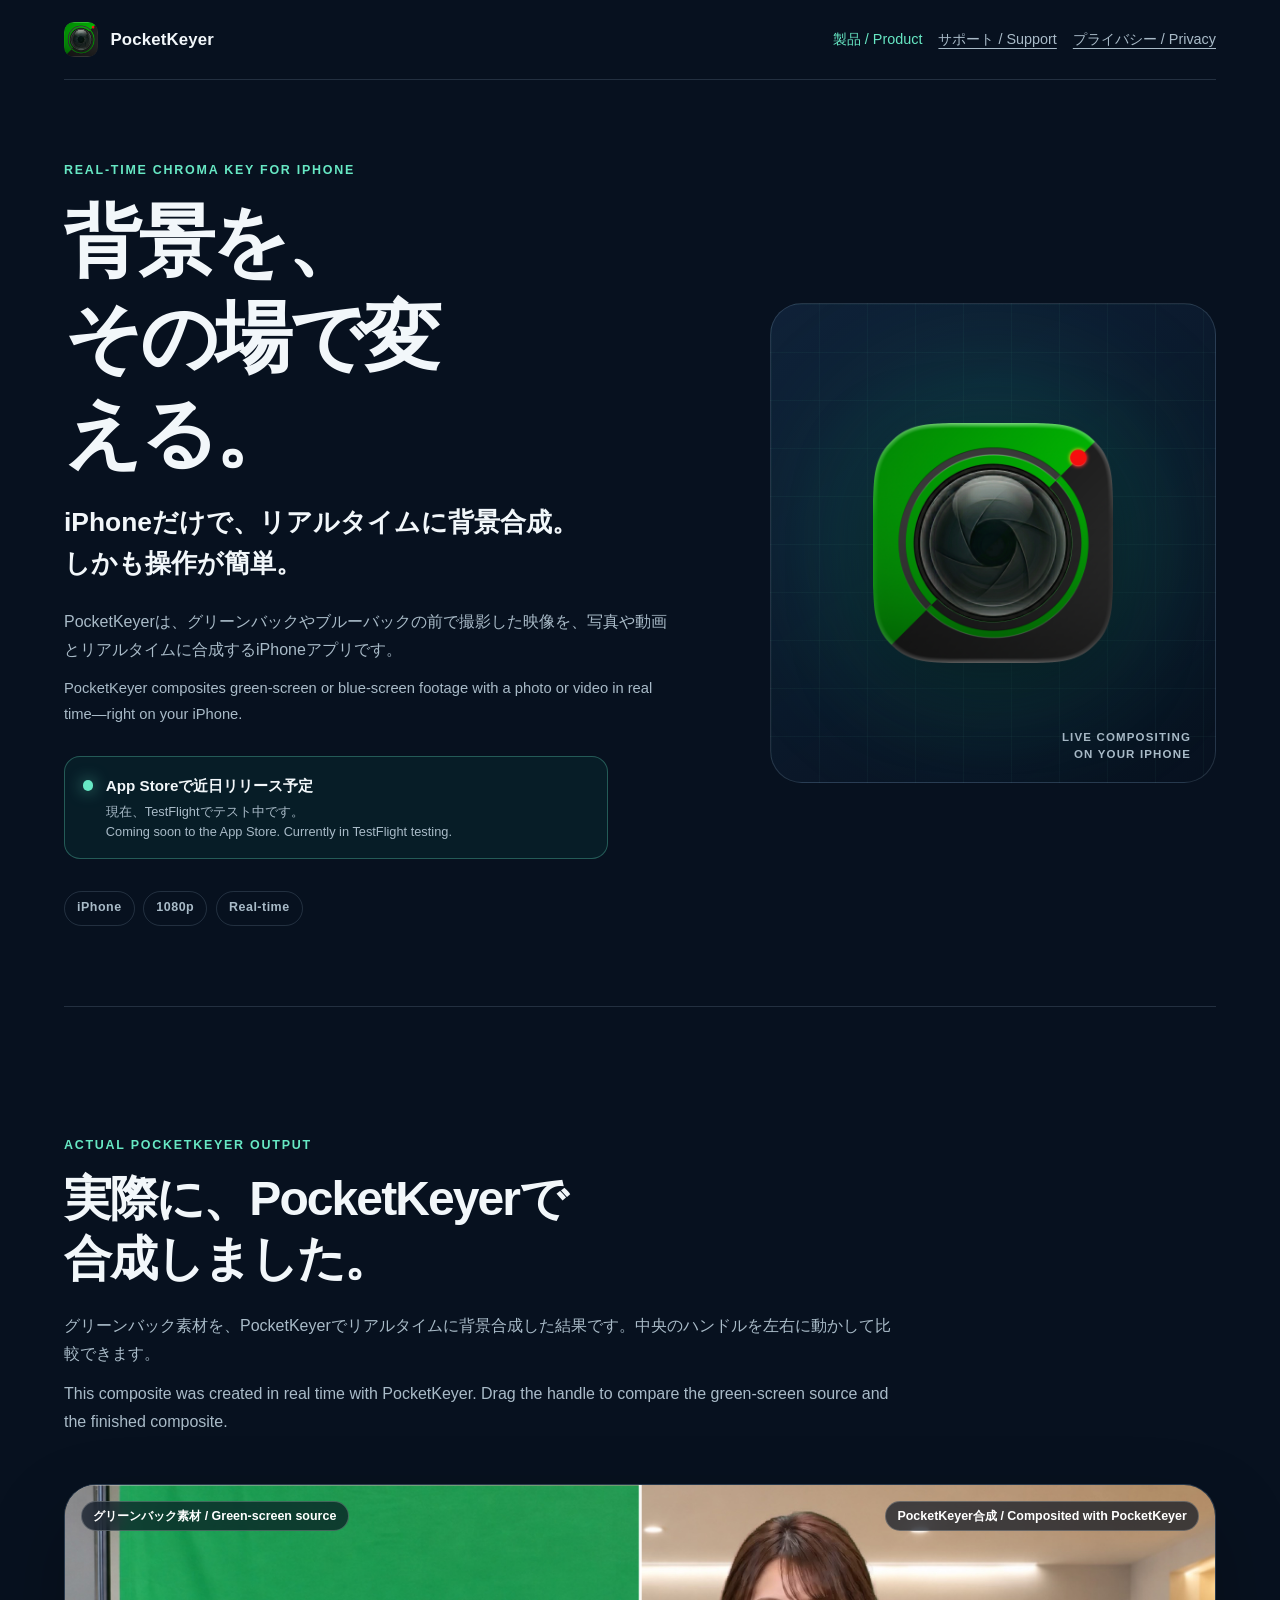
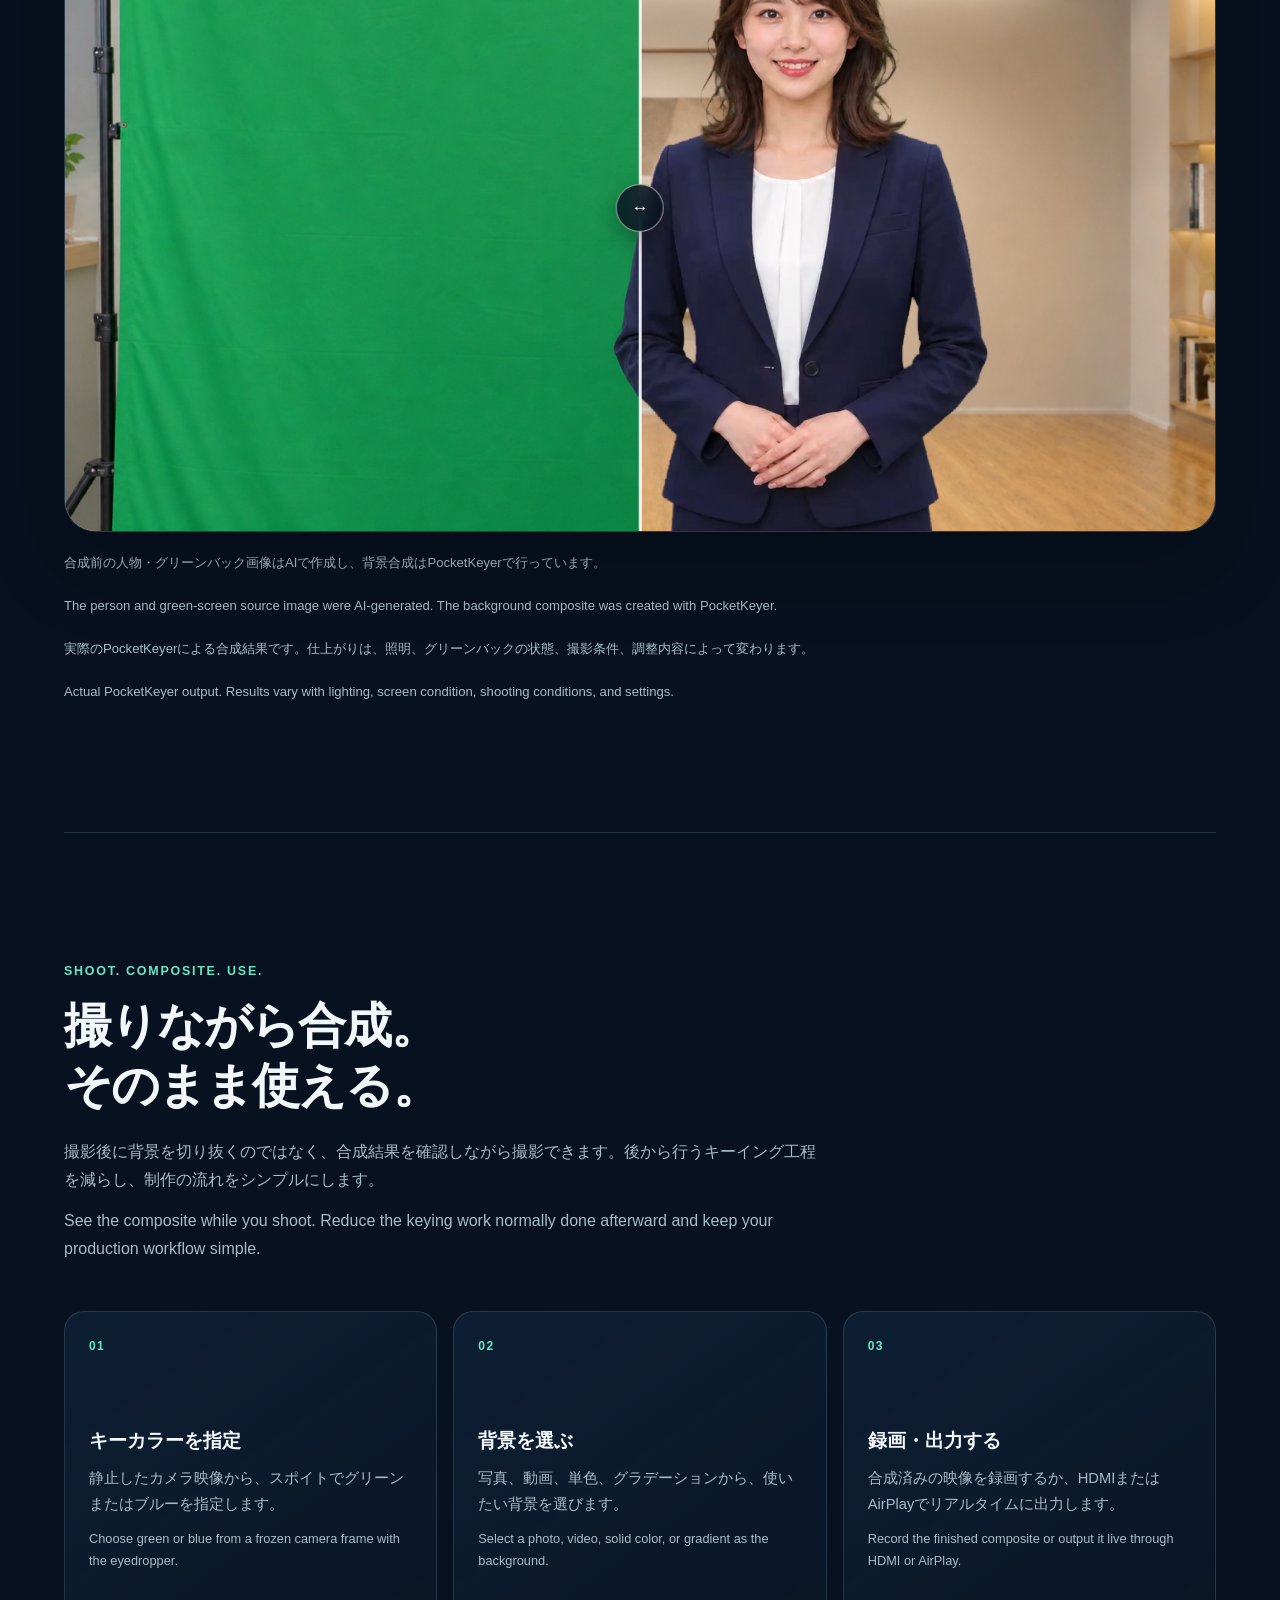
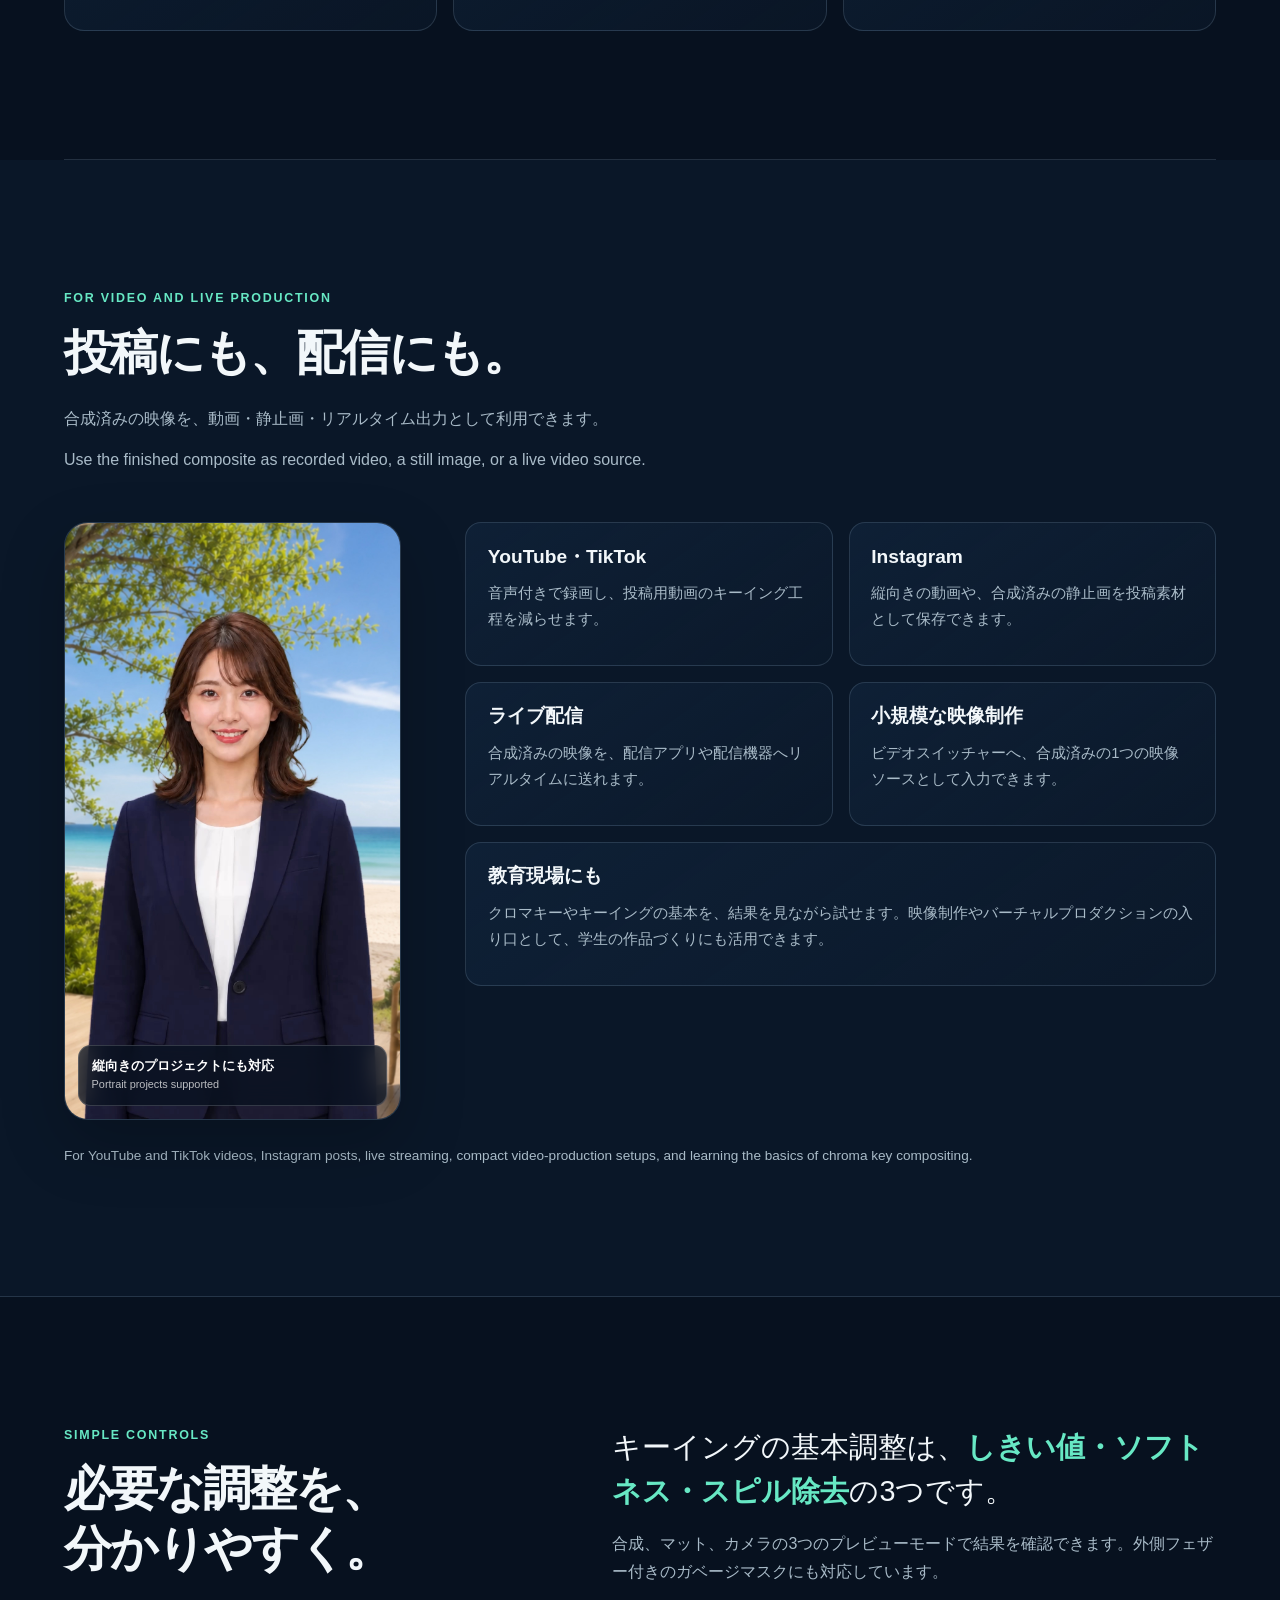
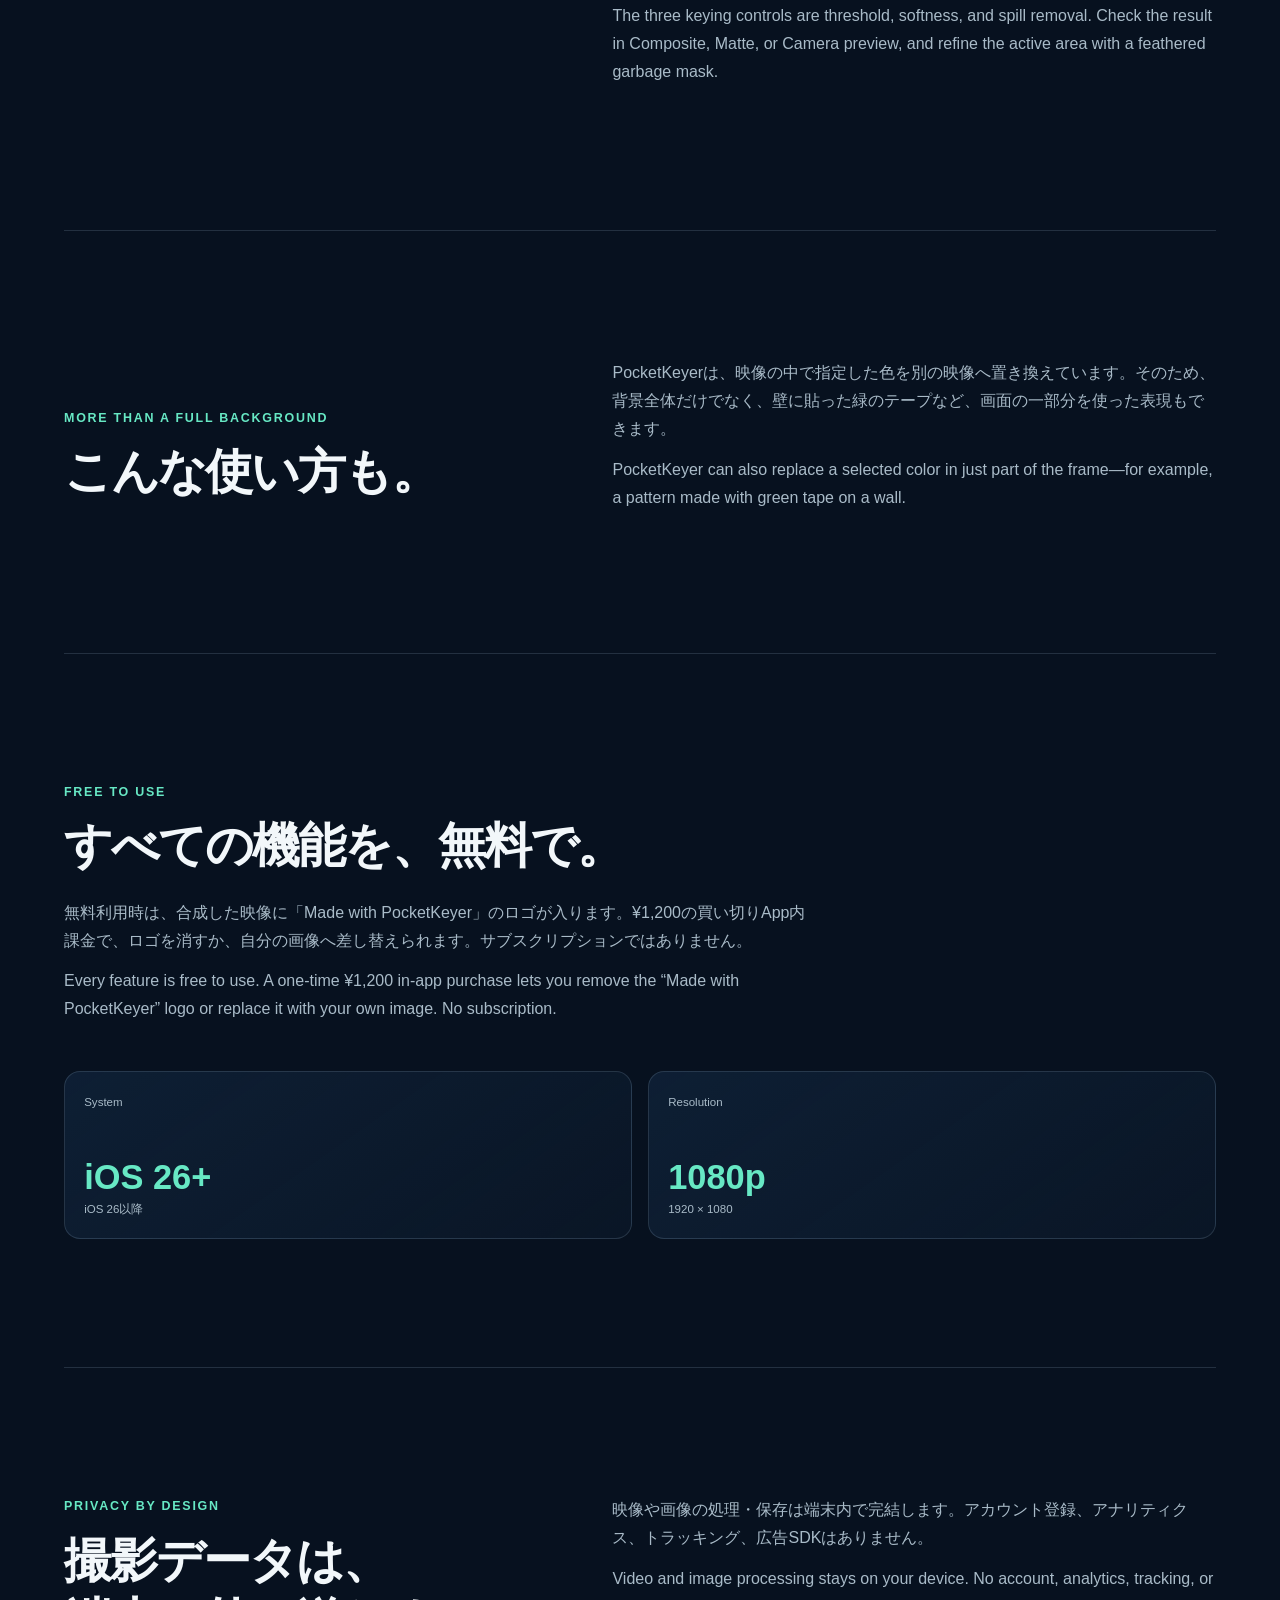
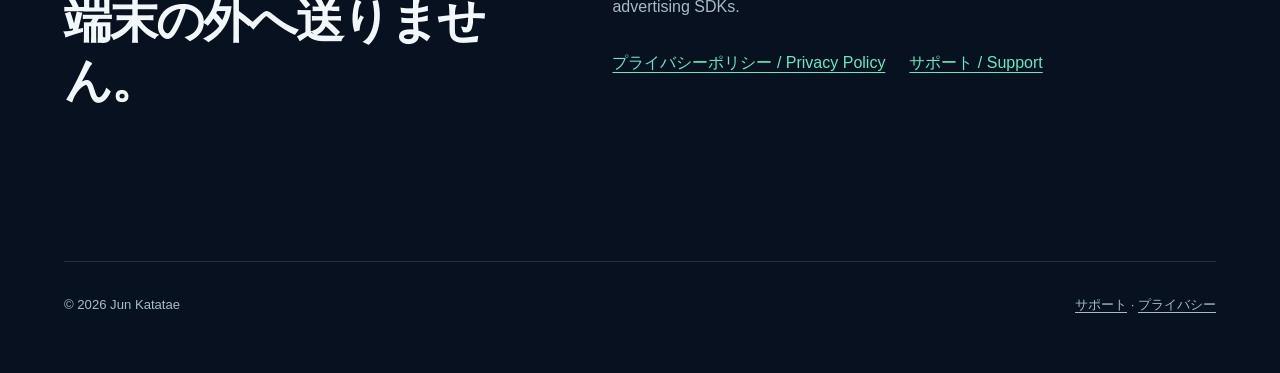
==== commit 682e3bcc: "比較作例のAI素材表記を明確化" ====
--- a/pocketkeyer/index.html
+++ b/pocketkeyer/index.html
@@ -55,21 +55,23 @@
         <div class="section-heading">
           <p class="eyebrow">Actual PocketKeyer output</p>
           <h2 id="comparison-title">実際に、PocketKeyerで<br>合成しました。</h2>
-          <p>グリーンバックの撮影素材を、PocketKeyerでリアルタイムに背景合成した結果です。中央のハンドルを左右に動かして比較できます。</p>
-          <p lang="en">This composite was created in real time with PocketKeyer. Drag the handle to compare the camera image and the finished composite.</p>
+          <p>グリーンバック素材を、PocketKeyerでリアルタイムに背景合成した結果です。中央のハンドルを左右に動かして比較できます。</p>
+          <p lang="en">This composite was created in real time with PocketKeyer. Drag the handle to compare the green-screen source and the finished composite.</p>
         </div>
         <div class="image-comparison" data-image-comparison style="--position: 50%;">
           <img class="comparison-image comparison-image-after" src="../assets/images/pocketkeyer/comparison-composited.jpg" alt="" width="1920" height="1080">
           <div class="comparison-before">
             <img class="comparison-image" src="../assets/images/pocketkeyer/comparison-camera.jpg" alt="" width="1920" height="1080">
           </div>
-          <span class="comparison-label comparison-label-before">撮影映像 / Camera</span>
-          <span class="comparison-label comparison-label-after">PocketKeyer合成 / Composited</span>
+          <span class="comparison-label comparison-label-before">グリーンバック素材 / Green-screen source</span>
+          <span class="comparison-label comparison-label-after">PocketKeyer合成 / Composited with PocketKeyer</span>
           <div class="comparison-divider" aria-hidden="true">
             <span>↔</span>
           </div>
-          <input class="comparison-range" type="range" min="0" max="100" value="50" aria-label="グリーンバック前の撮影映像とPocketKeyerによる室内背景への合成結果を比較する位置">
-        </div>
+          <input class="comparison-range" type="range" min="0" max="100" value="50" aria-label="グリーンバック素材とPocketKeyerによる室内背景への合成結果を比較する位置">
+        </div>
+        <p class="comparison-note">合成前の人物・グリーンバック画像はAIで作成し、背景合成はPocketKeyerで行っています。</p>
+        <p class="comparison-note" lang="en">The person and green-screen source image were AI-generated. The background composite was created with PocketKeyer.</p>
         <p class="comparison-note">実際のPocketKeyerによる合成結果です。仕上がりは、照明、グリーンバックの状態、撮影条件、調整内容によって変わります。</p>
         <p class="comparison-note" lang="en">Actual PocketKeyer output. Results vary with lighting, screen condition, shooting conditions, and settings.</p>
       </section>
